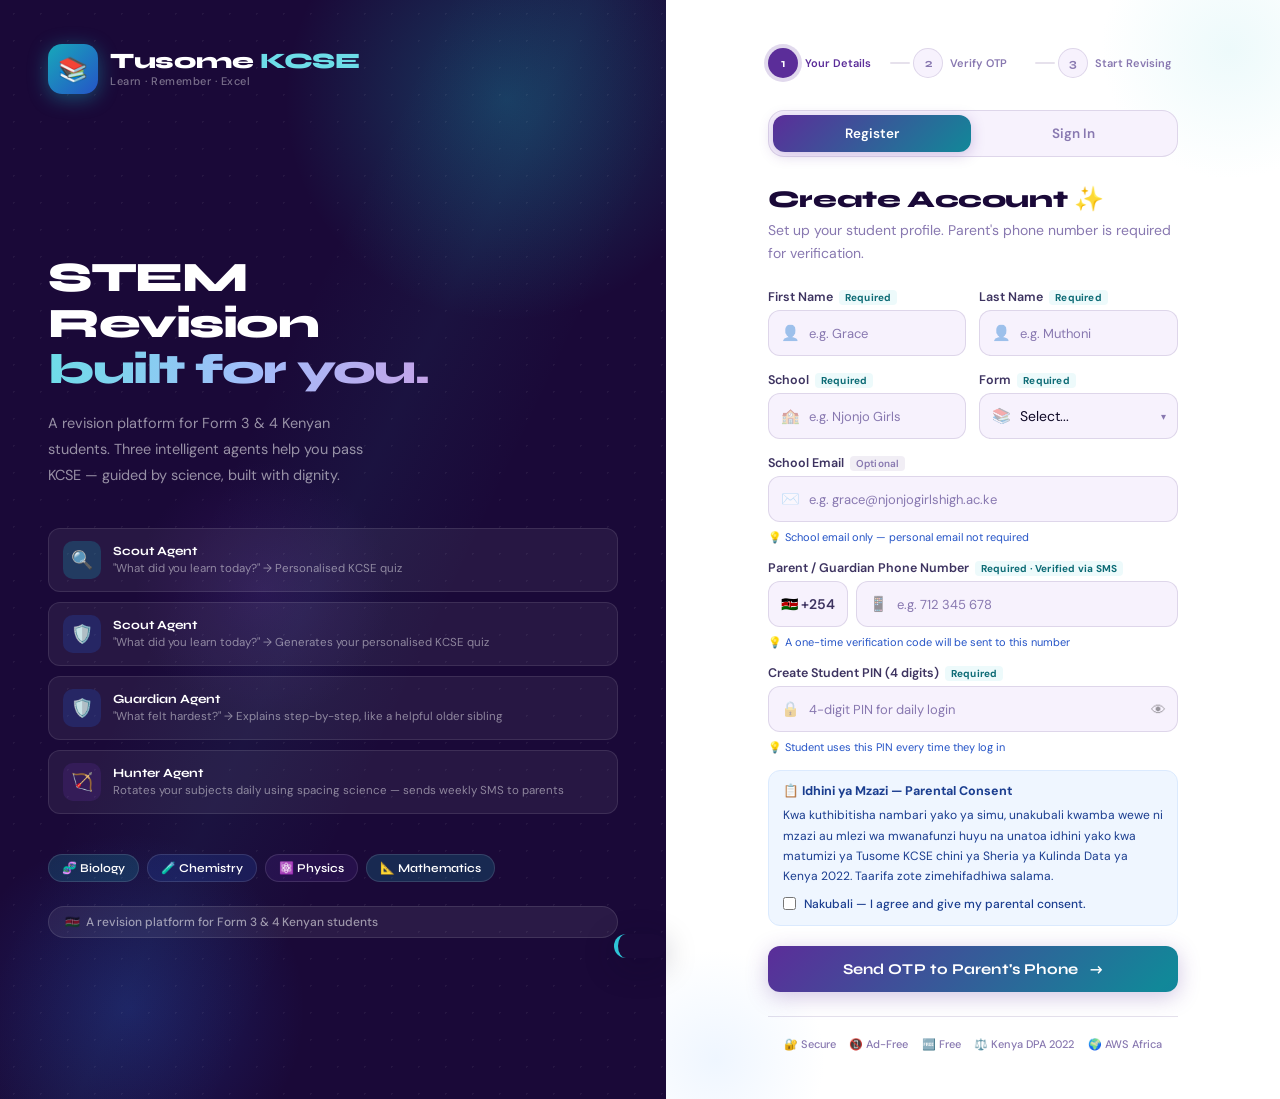
==== 01-login.html @ ab411beb "Add files via upload" ====
<!DOCTYPE html>
<html lang="en">
<head>
<meta charset="UTF-8">
<meta name="viewport" content="width=device-width, initial-scale=1.0">
<title>Tusome KCSE — Ingia / Login</title>
<link href="https://fonts.googleapis.com/css2?family=Syne:wght@400;600;700;800&family=DM+Sans:wght@300;400;500;600&display=swap" rel="stylesheet">
<style>
/* =============================================
   TOKENS — Purple · Teal · Blue
   ============================================= */
:root{
  --p900:#1A0938; --p800:#2A1050; --p700:#3B1870;
  --p600:#5B2D99; --p500:#7B45BF; --p400:#9E6DD4;
  --p300:#C4A3E8; --p100:#EDE5F8; --p50:#F7F2FD;

  --t800:#084F57; --t700:#0D6B75; --t600:#118899;
  --t500:#17A8BA; --t400:#2EC4D6; --t300:#6DDDE8;
  --t100:#CCF3F7; --t50:#EDFAFB;

  --b900:#0C1E4A; --b700:#1A3D8F;
  --b600:#2554C7; --b500:#3B6FE8; --b400:#6B93F0;
  --b300:#A3BCFA; --b100:#DBEAFE; --b50:#EFF6FF;

  --white:#FFFFFF;
  --bg:#F2EFFE;
  --text:#0E0826;
  --text2:#3D3360;
  --text3:#8878B0;
  --border:rgba(59,24,112,.13);
  --border2:rgba(59,24,112,.07);

  --ff-h:'Syne',sans-serif;
  --ff-b:'DM Sans',sans-serif;
  --r-xl:24px; --r-lg:16px; --r-md:12px; --r-sm:8px;
  --shadow-lg:0 24px 60px rgba(14,8,38,.2);
  --shadow-md:0 8px 30px rgba(14,8,38,.12);
  --shadow-sm:0 2px 12px rgba(14,8,38,.08);
}

*,*::before,*::after{margin:0;padding:0;box-sizing:border-box}
html{font-size:16px;-webkit-font-smoothing:antialiased}
body{font-family:var(--ff-b);background:var(--bg);color:var(--text);min-height:100vh;overflow-x:hidden}

/* =============================================
   PAGE SPLIT
   ============================================= */
.page{display:grid;grid-template-columns:52% 48%;min-height:100vh}

/* =============================================
   HERO — LEFT
   ============================================= */
.hero{
  position:relative;overflow:hidden;
  display:flex;flex-direction:column;
  padding:2.75rem 3rem;
  background:var(--p900);
}
.hbg{position:absolute;inset:0;z-index:0}
.hbg .o1{
  position:absolute;top:-140px;right:-80px;width:480px;height:480px;border-radius:50%;
  background:radial-gradient(circle,rgba(23,168,186,.3) 0%,transparent 65%);
}
.hbg .o2{
  position:absolute;bottom:-100px;left:-60px;width:380px;height:380px;border-radius:50%;
  background:radial-gradient(circle,rgba(37,84,199,.28) 0%,transparent 65%);
}
.hbg .o3{
  position:absolute;top:42%;left:20%;width:260px;height:260px;border-radius:50%;
  background:radial-gradient(circle,rgba(91,45,153,.22) 0%,transparent 70%);
}
.hbg .dots{
  position:absolute;inset:0;
  background-image:radial-gradient(circle,rgba(255,255,255,.05) 1px,transparent 1px);
  background-size:27px 27px;
}
.hbg .band{
  position:absolute;inset:0;
  background:linear-gradient(115deg,transparent 38%,rgba(46,196,214,.05) 50%,transparent 62%);
}

/* Logo */
.logo{
  position:relative;z-index:2;
  display:flex;align-items:center;gap:12px;
  margin-bottom:2.75rem;
}
.lmark{
  width:50px;height:50px;border-radius:14px;
  background:linear-gradient(135deg,var(--t500),var(--b600));
  display:flex;align-items:center;justify-content:center;
  font-size:24px;
  box-shadow:0 4px 20px rgba(23,168,186,.45);
}
.lname{display:flex;flex-direction:column;gap:2px}
.lname-main{
  font-family:var(--ff-h);font-size:22px;font-weight:800;
  color:#fff;letter-spacing:-.3px;line-height:1;
}
.lname-main em{font-style:normal;color:var(--t300)}
.lname-tag{font-size:11px;color:rgba(255,255,255,.42);letter-spacing:.5px;font-weight:500}

/* Headline */
.hmain{position:relative;z-index:2;flex:1;display:flex;flex-direction:column;justify-content:center}
.headline{
  font-family:var(--ff-h);font-size:42px;font-weight:800;
  line-height:1.1;letter-spacing:-1.5px;color:#fff;
  margin-bottom:1rem;max-width:380px;
}
.headline .g{
  background:linear-gradient(100deg,var(--t300) 0%,var(--b300) 55%,var(--p300) 100%);
  -webkit-background-clip:text;-webkit-text-fill-color:transparent;
}
.hdesc{
  font-size:14.5px;color:rgba(255,255,255,.55);
  line-height:1.8;max-width:340px;margin-bottom:2.5rem;
}

/* Three Agents */
.agents{display:flex;flex-direction:column;gap:10px;margin-bottom:2.5rem;position:relative;z-index:2}
.agent{
  display:flex;align-items:center;gap:12px;
  background:rgba(255,255,255,.06);border:1px solid rgba(255,255,255,.1);
  border-radius:var(--r-md);padding:12px 14px;
  animation:slideIn .5s cubic-bezier(.4,0,.2,1) both;
}
.agent:nth-child(2){animation-delay:.1s}
.agent:nth-child(3){animation-delay:.2s}
@keyframes slideIn{from{opacity:0;transform:translateX(-16px)}to{opacity:1;transform:none}}
.agent-icon{
  width:38px;height:38px;border-radius:10px;
  display:flex;align-items:center;justify-content:center;
  font-size:18px;flex-shrink:0;
}
.ag-s{background:rgba(23,168,186,.25)}
.ag-g{background:rgba(37,84,199,.25)}
.ag-h{background:rgba(91,45,153,.25)}
.agent-name{font-family:var(--ff-h);font-size:12.5px;font-weight:700;color:#fff;margin-bottom:2px}
.agent-desc{font-size:11.5px;color:rgba(255,255,255,.48);line-height:1.5}

/* Subjects row */
.subjs{
  display:flex;gap:8px;flex-wrap:wrap;
  position:relative;z-index:2;margin-bottom:1.5rem;
}
.subj-pill{
  padding:6px 13px;border-radius:50px;
  font-size:12px;font-weight:600;font-family:var(--ff-h);
  color:#fff;border:1px solid rgba(255,255,255,.12);
}
.sp-t{background:rgba(23,168,186,.2)}
.sp-b{background:rgba(37,84,199,.2)}
.sp-p{background:rgba(91,45,153,.2)}

/* Bottom badge */
.kbadge{
  position:relative;z-index:2;
  display:inline-flex;align-items:center;gap:7px;
  background:rgba(255,255,255,.07);border:1px solid rgba(255,255,255,.11);
  border-radius:50px;padding:7px 16px;
  font-size:12px;color:rgba(255,255,255,.55);font-weight:500;
}

/* =============================================
   FORM PANEL — RIGHT
   ============================================= */
.fpanel{
  background:var(--white);
  display:flex;align-items:center;justify-content:center;
  padding:3rem 3.5rem;position:relative;overflow:hidden;
}
.fpanel::before{
  content:'';position:absolute;top:-80px;right:-80px;width:260px;height:260px;border-radius:50%;
  background:radial-gradient(circle,var(--t50) 0%,transparent 70%);pointer-events:none;
}
.fpanel::after{
  content:'';position:absolute;bottom:-70px;left:-60px;width:220px;height:220px;border-radius:50%;
  background:radial-gradient(circle,var(--b50) 0%,transparent 70%);pointer-events:none;
}
.fbox{width:100%;max-width:410px;position:relative;z-index:1}

/* ---- STEP INDICATOR ---- */
.steps{display:flex;align-items:center;margin-bottom:2rem}
.step-item{display:flex;align-items:center;gap:7px;flex:1}
.sc{
  width:30px;height:30px;border-radius:50%;
  display:flex;align-items:center;justify-content:center;
  font-size:12px;font-weight:700;font-family:var(--ff-h);
  flex-shrink:0;transition:all .3s;
}
.step-item.done   .sc{background:var(--t500);color:#fff}
.step-item.active .sc{background:var(--p600);color:#fff;box-shadow:0 0 0 4px rgba(91,45,153,.18)}
.step-item.idle   .sc{background:var(--p50);color:var(--text3);border:1.5px solid var(--border)}
.slbl{font-size:11px;font-weight:600;transition:color .3s;white-space:nowrap}
.step-item.done   .slbl{color:var(--t600)}
.step-item.active .slbl{color:var(--p600)}
.step-item.idle   .slbl{color:var(--text3)}
.sline{flex:none;width:20px;height:2px;background:var(--border);margin:0 3px;border-radius:99px;transition:background .3s}
.sline.done{background:var(--t400)}

/* ---- TAB SWITCH (step1 only) ---- */
.tabs{
  display:grid;grid-template-columns:1fr 1fr;
  background:var(--p50);border-radius:var(--r-lg);
  padding:4px;gap:4px;margin-bottom:1.75rem;
  border:1px solid var(--border);
}
.tbtn{
  padding:10px;border:none;border-radius:var(--r-md);
  font-size:13.5px;font-weight:600;font-family:var(--ff-b);
  cursor:pointer;color:var(--text3);background:transparent;transition:all .25s;
}
.tbtn.on{
  background:linear-gradient(135deg,var(--p600),var(--t600));
  color:#fff;box-shadow:0 3px 14px rgba(91,45,153,.25);
}

/* ---- FORM HEADER ---- */
.fhead{margin-bottom:1.5rem}
.fhead h2{
  font-family:var(--ff-h);font-size:24px;font-weight:800;
  color:var(--p900);letter-spacing:-.4px;margin-bottom:5px;
}
.fhead p{font-size:14px;color:var(--text3);line-height:1.65}
.fhead .sw{font-size:12.5px;color:var(--t700);font-style:italic;margin-top:4px}

/* ---- MSG ---- */
.msg{
  border-radius:var(--r-md);padding:10px 14px;
  font-size:13px;font-weight:500;margin-bottom:1rem;
  display:none;align-items:center;gap:8px;line-height:1.5;
}
.msg.err {background:#FEF2F2;color:#B91C1C;border:1px solid #FECACA;display:flex}
.msg.ok  {background:var(--t50);color:var(--t800);border:1px solid var(--t100);display:flex}
.msg.info{background:var(--b50);color:var(--b700);border:1px solid var(--b100);display:flex}

/* ---- FIELDS ---- */
.fields{display:flex;flex-direction:column;gap:1rem}
.field{display:flex;flex-direction:column;gap:5px}
.field label{
  font-size:12.5px;font-weight:600;color:var(--text2);
  display:flex;align-items:center;gap:6px;
}
.opt-badge{
  font-size:10px;font-weight:600;color:var(--text3);
  background:var(--border2);border-radius:4px;
  padding:1px 6px;letter-spacing:.2px;
}
.req-badge{
  font-size:10px;font-weight:700;color:var(--t700);
  background:var(--t50);border-radius:4px;
  padding:1px 6px;letter-spacing:.2px;
}
.fi{position:relative}
.fic{
  position:absolute;left:13px;top:50%;transform:translateY(-50%);
  font-size:15px;pointer-events:none;opacity:.4;
}
.fi input,.fi select{
  width:100%;padding:13px 16px 13px 40px;
  border:1.5px solid var(--border);border-radius:var(--r-md);
  font-size:14px;font-family:var(--ff-b);color:var(--text);
  background:var(--p50);outline:none;
  transition:all .2s;-webkit-appearance:none;appearance:none;
}
.fi input::placeholder{color:var(--text3);font-size:13px}
.fi input:focus,.fi select:focus{
  border-color:var(--t500);background:#fff;
  box-shadow:0 0 0 4px rgba(23,168,186,.12);
}
.hint{font-size:11px;color:var(--b600);display:flex;align-items:center;gap:4px;margin-top:3px}
.frow{display:grid;grid-template-columns:1fr 1fr;gap:.8rem}
.eye{
  position:absolute;right:12px;top:50%;transform:translateY(-50%);
  background:none;border:none;cursor:pointer;
  font-size:15px;opacity:.38;transition:opacity .2s;
}
.eye:hover{opacity:.75}
.sarr{
  position:absolute;right:12px;top:50%;transform:translateY(-50%);
  font-size:10px;color:var(--text3);pointer-events:none;
}

/* Phone row */
.phone-row{display:flex;gap:8px}
.phone-code{
  padding:13px 12px;border:1.5px solid var(--border);border-radius:var(--r-md);
  background:var(--p50);font-size:14px;font-weight:600;color:var(--text2);
  display:flex;align-items:center;gap:6px;flex-shrink:0;
}
.fi-phone{flex:1}

/* OTP boxes */
.otp-row{display:flex;gap:10px;justify-content:center;margin:.75rem 0}
.otp-box{
  width:54px;height:62px;border:1.5px solid var(--border);
  border-radius:var(--r-md);background:var(--p50);
  font-size:24px;font-weight:800;font-family:var(--ff-h);
  text-align:center;color:var(--p700);outline:none;transition:all .2s;
}
.otp-box:focus{border-color:var(--t500);background:#fff;box-shadow:0 0 0 4px rgba(23,168,186,.12)}
.otp-box.filled{border-color:var(--p400)}

/* Resend */
.resend{text-align:center;font-size:13px;color:var(--text3);margin-top:.5rem}
.resend a{color:var(--t600);font-weight:600;cursor:pointer;text-decoration:none}
.resend a:hover{text-decoration:underline}

/* Consent box */
.consent-box{
  background:var(--b50);border:1px solid var(--b100);
  border-radius:var(--r-md);padding:12px 14px;
}
.consent-title{font-size:12.5px;font-weight:700;color:var(--b700);margin-bottom:6px}
.consent-text{font-size:12px;color:var(--b700);line-height:1.7;margin-bottom:8px}
.consent-check{display:flex;align-items:flex-start;gap:8px;cursor:pointer}
.consent-check input{margin-top:2px;accent-color:var(--b600);cursor:pointer}
.consent-check span{font-size:12px;color:var(--b700);font-weight:500;line-height:1.5}

/* Submit */
.bgo{
  width:100%;padding:14px;border:none;border-radius:var(--r-md);
  font-size:15px;font-weight:700;font-family:var(--ff-h);
  cursor:pointer;color:#fff;position:relative;
  background:linear-gradient(135deg,var(--p600) 0%,var(--t600) 50%,var(--b600) 100%);
  background-size:200% 100%;
  box-shadow:0 5px 22px rgba(91,45,153,.28);
  transition:all .3s;letter-spacing:.1px;
  margin-top:.25rem;
}
.bgo:hover{
  background-position:right center;
  transform:translateY(-2px);
  box-shadow:0 10px 30px rgba(23,168,186,.35);
}
.bgo:active{transform:translateY(0)}
.bgo .arr{display:inline-block;margin-left:7px;transition:transform .25s}
.bgo:hover .arr{transform:translateX(5px)}

/* Back */
.back-btn{
  display:inline-flex;align-items:center;gap:5px;
  font-size:13px;font-weight:600;color:var(--text3);
  cursor:pointer;margin-bottom:1.25rem;
  background:none;border:none;font-family:var(--ff-b);
  transition:color .2s;padding:0;
}
.back-btn:hover{color:var(--p600)}

/* Existing student card */
.student-card{
  display:flex;align-items:center;gap:12px;
  padding:12px 14px;background:var(--p50);
  border:1.5px solid var(--border);border-radius:var(--r-md);
  cursor:pointer;transition:all .2s;margin-bottom:8px;
}
.student-card:hover{border-color:var(--t500);background:var(--t50)}
.student-avatar{
  width:40px;height:40px;border-radius:50%;
  background:linear-gradient(135deg,var(--p500),var(--t500));
  display:flex;align-items:center;justify-content:center;
  font-size:15px;font-weight:800;color:#fff;font-family:var(--ff-h);
  flex-shrink:0;
}
.student-info{flex:1}
.student-name{font-size:14px;font-weight:700;color:var(--text)}
.student-meta{font-size:12px;color:var(--text3);margin-top:2px}
.student-arrow{font-size:18px;color:var(--text3)}

/* Divider */
.or-div{
  display:flex;align-items:center;gap:10px;
  margin:1.1rem 0;color:var(--text3);font-size:12px;
}
.or-div::before,.or-div::after{content:'';flex:1;height:1px;background:var(--border)}

/* Trust strip */
.trust{
  display:flex;align-items:center;justify-content:center;flex-wrap:wrap;
  gap:.85rem;margin-top:1.5rem;padding-top:1.25rem;border-top:1px solid var(--border);
}
.ti{display:flex;align-items:center;gap:5px;font-size:11px;color:var(--text3);font-weight:500}

/* =============================================
   ANIMATIONS
   ============================================= */
.logo,.hmain,.agents,.subjs,.fbox{animation:up .6s cubic-bezier(.4,0,.2,1) both}
.logo   {animation-delay:.05s}
.hmain  {animation-delay:.1s}
.agents {animation-delay:.15s}
.subjs  {animation-delay:.2s}
.fbox   {animation-delay:.28s}
@keyframes up{from{opacity:0;transform:translateY(20px)}to{opacity:1;transform:none}}

/* TOAST */
.toast{
  position:fixed;bottom:2rem;left:50%;
  transform:translateX(-50%) translateY(90px);
  background:var(--p900);color:#fff;
  padding:12px 24px;border-radius:50px;
  font-size:14px;font-weight:500;
  border-left:4px solid var(--t400);
  z-index:999;transition:transform .35s cubic-bezier(.4,0,.2,1);
  box-shadow:0 8px 32px rgba(14,8,38,.28);white-space:nowrap;
}
.toast.show{transform:translateX(-50%) translateY(0)}

/* RESPONSIVE */
@media(max-width:860px){
  .page{grid-template-columns:1fr}
  .hero{padding:2rem;min-height:auto}
  .headline{font-size:30px}
  .agents{display:none}
  .fpanel{padding:2.5rem 1.5rem}
  .frow{grid-template-columns:1fr}
}
</style>
</head>
<body>
<div class="toast" id="toast"></div>

<div class="page">

  <!-- ===== HERO ===== -->
  <aside class="hero">
    <div class="hbg">
      <div class="o1"></div><div class="o2"></div>
      <div class="o3"></div><div class="dots"></div>
      <div class="band"></div>
    </div>

    <div class="logo">
      <div class="lmark">📚</div>
      <div class="lname">
        <div class="lname-main">Tusome <em>KCSE</em></div>
        <div class="lname-tag">Learn · Remember · Excel</div>
      </div>
    </div>

    <div class="hmain">
      <h1 class="headline">
        STEM Revision<br>
        <span class="g">built for you.</span>
      </h1>
      <p class="hdesc">
        A revision platform for Form 3 &amp; 4 Kenyan students. Three intelligent agents help you pass KCSE — guided by science, built with dignity.
      </p>

      <div class="agents">
        <div class="agent">
          <div class="agent-icon ag-s">🔍</div>
          <div>
            <div class="agent-name">Scout Agent</div>
            <div class="agent-desc">"What did you learn today?" → Personalised KCSE quiz</div>
          </div>
        </div>
        <div class="agent">
          <div class="agent-icon ag-g">🛡️</div>
          <div>
            <div class="agent-name">Scout Agent</div>
            <div class="agent-desc">"What did you learn today?" → Generates your personalised KCSE quiz</div>
          </div>
        </div>
        <div class="agent">
          <div class="agent-icon ag-g">🛡️</div>
          <div>
            <div class="agent-name">Guardian Agent</div>
            <div class="agent-desc">"What felt hardest?" → Explains step-by-step, like a helpful older sibling</div>
          </div>
        </div>
        <div class="agent">
          <div class="agent-icon ag-h">🏹</div>
          <div>
            <div class="agent-name">Hunter Agent</div>
            <div class="agent-desc">Rotates your subjects daily using spacing science — sends weekly SMS to parents</div>
          </div>
        </div>
      </div>

      <div class="subjs">
        <span class="subj-pill sp-t">🧬 Biology</span>
        <span class="subj-pill sp-b">🧪 Chemistry</span>
        <span class="subj-pill sp-p">⚛️ Physics</span>
        <span class="subj-pill sp-t">📐 Mathematics</span>
      </div>

      <div class="kbadge">🇰🇪 &nbsp;A revision platform for Form 3 &amp; 4 Kenyan students</div>
    </div>
    <div></div>
  </aside>

  <!-- ===== FORM PANEL ===== -->
  <main class="fpanel">
    <div class="fbox">

      <!-- Step indicator -->
      <div class="steps" id="stepBar">
        <div class="step-item active" id="si1">
          <div class="sc">1</div>
          <div class="slbl">Your Details</div>
        </div>
        <div class="sline" id="sl1"></div>
        <div class="step-item idle" id="si2">
          <div class="sc">2</div>
          <div class="slbl">Verify OTP</div>
        </div>
        <div class="sline" id="sl2"></div>
        <div class="step-item idle" id="si3">
          <div class="sc">3</div>
          <div class="slbl">Start Revising</div>
        </div>
      </div>

      <div class="msg" id="msg" role="alert"></div>

      <!-- ==============================
           STEP 1 — REGISTER / SIGN IN
           ============================== -->
      <div id="sStep1">
        <div class="tabs">
          <button class="tbtn on" id="tab-reg" onclick="switchTab('reg')">Register</button>
          <button class="tbtn"    id="tab-in"  onclick="switchTab('in')">Sign In</button>
        </div>

        <!-- REGISTER -->
        <div id="fReg">
          <div class="fhead">
            <h2>Create Account ✨</h2>
            <p>Set up your student profile. Parent's phone number is required for verification.</p>
          </div>
          <div class="fields">

            <!-- Student name -->
            <div class="frow">
              <div class="field">
                <label>First Name <span class="req-badge">Required</span></label>
                <div class="fi">
                  <span class="fic">👤</span>
                  <input id="rFirst" type="text" placeholder="e.g. Grace">
                </div>
              </div>
              <div class="field">
                <label>Last Name <span class="req-badge">Required</span></label>
                <div class="fi">
                  <span class="fic">👤</span>
                  <input id="rLast" type="text" placeholder="e.g. Muthoni">
                </div>
              </div>
            </div>

            <!-- School + Form -->
            <div class="frow">
              <div class="field">
                <label>School <span class="req-badge">Required</span></label>
                <div class="fi">
                  <span class="fic">🏫</span>
                  <input id="rSchool" type="text" placeholder="e.g. Njonjo Girls">
                </div>
              </div>
              <div class="field">
                <label>Form <span class="req-badge">Required</span></label>
                <div class="fi">
                  <span class="fic">📚</span>
                  <select id="rForm">
                    <option value="" disabled selected>Select...</option>
                    <option value="Form 3">Form 3</option>
                    <option value="Form 4">Form 4</option>
                  </select>
                  <span class="sarr">▾</span>
                </div>
              </div>
            </div>

            <!-- School email (optional) -->
            <div class="field">
              <label>School Email <span class="opt-badge">Optional</span></label>
              <div class="fi">
                <span class="fic">✉️</span>
                <input id="rEmail" type="email" placeholder="e.g. grace@njonjogirlshigh.ac.ke">
              </div>
              <div class="hint">💡 School email only — personal email not required</div>
            </div>

            <!-- Parent phone — MANDATORY -->
            <div class="field">
              <label>
                Parent / Guardian Phone Number <span class="req-badge">Required · Verified via SMS</span>
              </label>
              <div class="phone-row">
                <div class="phone-code">🇰🇪 +254</div>
                <div class="fi fi-phone">
                  <span class="fic">📱</span>
                  <input id="rPhone" type="tel" maxlength="9"
                         placeholder="e.g. 712 345 678"
                         oninput="this.value=this.value.replace(/\D/g,'')">
                </div>
              </div>
              <div class="hint">💡 A one-time verification code will be sent to this number</div>
            </div>

            <!-- PIN -->
            <div class="field">
              <label>Create Student PIN (4 digits) <span class="req-badge">Required</span></label>
              <div class="fi">
                <span class="fic">🔒</span>
                <input id="rPin" type="password" maxlength="4"
                       placeholder="4-digit PIN for daily login"
                       oninput="this.value=this.value.replace(/\D/g,'')">
                <button class="eye" type="button" onclick="eyePw('rPin',this)">👁</button>
              </div>
              <div class="hint">💡 Student uses this PIN every time they log in</div>
            </div>

            <!-- Consent — Swahili for parent as per brief -->
            <div class="consent-box">
              <div class="consent-title">📋 Idhini ya Mzazi — Parental Consent</div>
              <div class="consent-text">
                Kwa kuthibitisha nambari yako ya simu, unakubali kwamba wewe ni mzazi au mlezi wa mwanafunzi huyu na unatoa idhini yako kwa matumizi ya Tusome KCSE chini ya Sheria ya Kulinda Data ya Kenya 2022. Taarifa zote zimehifadhiwa salama.
              </div>
              <label class="consent-check">
                <input type="checkbox" id="rConsent">
                <span>Nakubali — I agree and give my parental consent.</span>
              </label>
            </div>

            <button class="bgo" onclick="sendOTP('reg')">
              Send OTP to Parent's Phone <span class="arr">→</span>
            </button>
          </div>
        </div>

        <!-- SIGN IN -->
        <div id="fIn" style="display:none">
          <div class="fhead">
            <h2>Welcome back 👋</h2>
            <p>Enter the parent's phone number to receive your verification code.</p>
          </div>
          <div class="fields">
            <div class="field">
              <label>Parent / Guardian Phone Number <span class="req-badge">Required</span></label>
              <div class="phone-row">
                <div class="phone-code">🇰🇪 +254</div>
                <div class="fi fi-phone">
                  <span class="fic">📱</span>
                  <input id="iPhone" type="tel" maxlength="9"
                         placeholder="e.g. 712 345 678"
                         oninput="this.value=this.value.replace(/\D/g,'')">
                </div>
              </div>
              <div class="hint">💡 An OTP code will be sent to the parent's number via SMS</div>
            </div>

            <button class="bgo" onclick="sendOTP('in')">
              Send OTP Code <span class="arr">→</span>
            </button>
          </div>
        </div>
      </div>

      <!-- ==============================
           STEP 2 — OTP VERIFY
           ============================== -->
      <div id="sStep2" style="display:none">
        <button class="back-btn" onclick="goStep(1)">← Back</button>
        <div class="fhead">
          <h2>Verify OTP 🔐</h2>
          <p>A 4-digit code was sent to <strong id="phoneMask"></strong></p>
          <div class="sw" style="font-size:12px;color:var(--t700);margin-top:4px">
            📱 Nambari ya siri imetumwa kwa simu ya mzazi kupitia ujumbe mfupi.
          </div>
        </div>
        <div class="otp-row">
          <input class="otp-box" id="o1" type="tel" maxlength="1"
                 oninput="om(this,'o2')" onkeydown="ob(event,this,'')">
          <input class="otp-box" id="o2" type="tel" maxlength="1"
                 oninput="om(this,'o3')" onkeydown="ob(event,this,'o1')">
          <input class="otp-box" id="o3" type="tel" maxlength="1"
                 oninput="om(this,'o4')" onkeydown="ob(event,this,'o2')">
          <input class="otp-box" id="o4" type="tel" maxlength="1"
                 oninput="om(this,'')"   onkeydown="ob(event,this,'o3')">
        </div>
        <div class="resend" id="resendWrap">
          Resend in <strong id="timerEl">30s</strong>
        </div>
        <div class="fields" style="margin-top:1.25rem">
          <button class="bgo" onclick="verifyOTP()">
            Verify &amp; Continue <span class="arr">→</span>
          </button>
        </div>
      </div>

      <!-- ==============================
           STEP 3 — ENTER PIN / DONE
           ============================== -->
      <div id="sStep3" style="display:none">
        <button class="back-btn" onclick="goStep(1)">← Back</button>

        <!-- Existing students shown here for sign-in -->
        <div id="existingWrap" style="display:none">
          <div class="fhead">
            <h2>Choose a Student 👦👧</h2>
            <p>Select a student profile to continue.</p>
          </div>
          <div id="studentList"></div>
          <div class="or-div">or add a new student</div>
        </div>

        <!-- PIN entry -->
        <div id="pinWrap" style="display:none">
          <div class="fhead">
            <h2 id="pinTitle">Enter Your PIN 🔒</h2>
            <p id="pinSub">Enter your 4-digit PIN to continue.</p>
          </div>
          <div class="fields">
            <div class="field">
              <label>Student PIN</label>
              <div class="fi">
                <span class="fic">🔒</span>
                <input id="loginPin" type="password" maxlength="4"
                       placeholder="••••"
                       oninput="this.value=this.value.replace(/\D/g,'')">
                <button class="eye" type="button" onclick="eyePw('loginPin',this)">👁</button>
              </div>
            </div>
            <button class="bgo" onclick="doLogin()">
              Start Revising 📚 <span class="arr">→</span>
            </button>
          </div>
        </div>

        <!-- Success screen -->
        <div id="doneWrap" style="display:none;text-align:center;padding:1.5rem 0">
          <div style="font-size:56px;margin-bottom:1rem">🎉</div>
          <h2 style="font-family:var(--ff-h);font-size:22px;font-weight:800;color:var(--p900);margin-bottom:.5rem">
            Account Created!
          </h2>
          <p style="font-size:14px;color:var(--text3);line-height:1.7;margin-bottom:1.5rem">
            Welcome, <strong id="doneName"></strong>! Your profile is ready.<br>
            Your three study agents are waiting for you.
          </p>
          <button class="bgo" onclick="window.location.href='02-dashboard.html'">
            Go to Dashboard 📚 <span class="arr">→</span>
          </button>
        </div>
      </div>

      <!-- Trust strip -->
      <div class="trust">
        <div class="ti">🔐 Secure</div>
        <div class="ti">📵 Ad-Free</div>
        <div class="ti">🆓 Free</div>
        <div class="ti">⚖️ Kenya DPA 2022</div>
        <div class="ti">🌍 AWS Africa</div>
      </div>

    </div>
  </main>
</div>

<script>
/* =============================================
   DATA LAYER  (localStorage — XAMPP/MySQL later)
   Keys:
     tk_students  { [admKey]: studentObj }
     tk_parents   { [phone]: parentObj   }
     tk_session   JSON string
   ============================================= */
const S_KEY = 'tk_students';
const P_KEY = 'tk_parents';
const SESS  = 'tk_session';

const getStudents = () => { try{return JSON.parse(localStorage.getItem(S_KEY)||'{}')}catch{return{}} };
const getParents  = () => { try{return JSON.parse(localStorage.getItem(P_KEY)||'{}')}catch{return{}} };
const saveStudents = d => localStorage.setItem(S_KEY, JSON.stringify(d));
const saveParents  = d => localStorage.setItem(P_KEY, JSON.stringify(d));

/* =============================================
   STATE
   ============================================= */
let S = {
  mode: 'reg',          // 'reg' | 'in'
  phone: '',            // full e.g. +254712345678
  otp: '',              // generated OTP
  timerRef: null,
  selectedAdmKey: '',   // for sign-in PIN entry
  regData: null,        // temp store of reg form data
};

/* =============================================
   STEP MANAGER
   ============================================= */
function goStep(n){
  document.getElementById('sStep1').style.display = n===1?'block':'none';
  document.getElementById('sStep2').style.display = n===2?'block':'none';
  document.getElementById('sStep3').style.display = n===3?'block':'none';
  clearMsg();

  const cfg = [
    {id:'si1',cls:n>1?'done':n===1?'active':'idle', ln:'sl1', ldc:n>1},
    {id:'si2',cls:n>2?'done':n===2?'active':'idle', ln:'sl2', ldc:n>2},
    {id:'si3',cls:n===3?'active':'idle'},
  ];
  cfg.forEach(c => {
    const el = document.getElementById(c.id);
    el.className = 'step-item '+c.cls;
    el.style.opacity = c.cls==='idle'&&n<parseInt(c.id.replace('si',''))?'.4':'1';
    if(c.ln) document.getElementById(c.ln).className = 'sline'+(c.ldc?' done':'');
  });
}

/* =============================================
   TAB SWITCH (Register / Sign In)
   ============================================= */
function switchTab(t){
  S.mode = t;
  const isReg = t==='reg';
  document.getElementById('fReg').style.display = isReg?'block':'none';
  document.getElementById('fIn').style.display  = isReg?'none':'block';
  document.getElementById('tab-reg').classList.toggle('on', isReg);
  document.getElementById('tab-in').classList.toggle('on', !isReg);
  clearMsg();
}

/* =============================================
   SEND OTP
   ============================================= */
function sendOTP(mode){
  clearMsg();
  S.mode = mode;

  let phone = '';

  if(mode === 'reg'){
    const first   = document.getElementById('rFirst').value.trim();
    const last    = document.getElementById('rLast').value.trim();
    const school  = document.getElementById('rSchool').value.trim();
    const form    = document.getElementById('rForm').value;
    const email   = document.getElementById('rEmail').value.trim();
    const ph      = document.getElementById('rPhone').value.trim();
    const pin     = document.getElementById('rPin').value.trim();
    const consent = document.getElementById('rConsent').checked;

    if(!first)           { setMsg('err','Enter student first name. / Ingiza jina la kwanza.'); return; }
    if(!last)            { setMsg('err','Enter student last name. / Ingiza jina la ukoo.'); return; }
    if(!school)          { setMsg('err','Enter school name. / Ingiza jina la shule.'); return; }
    if(!form)            { setMsg('err','Select form. / Chagua darasa.'); return; }
    if(!ph||ph.length<9) { setMsg('err','Enter a valid 9-digit parent phone number. / Ingiza nambari sahihi ya simu ya mzazi.'); return; }
    if(!pin||pin.length!==4){ setMsg('err','Create a 4-digit student PIN. / Unda PIN ya tarakimu 4.'); return; }
    if(!consent)         { setMsg('err','Parental consent is required to continue. / Idhini ya mzazi inahitajika.'); return; }

    phone = '+254'+ph;
    S.regData = { first, last, school, form, email, pin, phone };

  } else {
    const ph = document.getElementById('iPhone').value.trim();
    if(!ph||ph.length<9){ setMsg('err','Enter a valid parent phone number. / Ingiza nambari sahihi.'); return; }
    phone = '+254'+ph;

    // Check parent exists
    const parents = getParents();
    if(!parents[phone]){ setMsg('err','No account found for this number. Please register first. / Hakuna akaunti. Tafadhali sajili kwanza.'); return; }
  }

  S.phone = phone;

  // Generate 4-digit OTP
  S.otp = Math.floor(1000 + Math.random()*9000).toString();

  // In production → Africa's Talking SMS API
  // For demo → show in toast
  showToast('📱 Demo OTP: ' + S.otp + '  (Production: sent via SMS to ' + phone + ')');

  const masked = phone.slice(0,7) + '*** ' + phone.slice(-3);
  document.getElementById('phoneMask').textContent = masked;

  goStep(2);
  startTimer();
  ['o1','o2','o3','o4'].forEach(id => document.getElementById(id).value='');
  document.getElementById('o1').focus();
}

/* =============================================
   OTP INPUTS
   ============================================= */
function om(el, nxt){
  el.value = el.value.replace(/\D/g,'');
  if(el.value && nxt) document.getElementById(nxt)?.focus();
  ['o1','o2','o3','o4'].forEach(id => {
    document.getElementById(id).classList.toggle('filled', !!document.getElementById(id).value);
  });
  const full = ['o1','o2','o3','o4'].every(id => document.getElementById(id).value);
  if(full) setTimeout(verifyOTP, 250);
}
function ob(e, el, prv){
  if(e.key==='Backspace' && !el.value && prv) document.getElementById(prv)?.focus();
}

/* =============================================
   TIMER
   ============================================= */
function startTimer(){
  clearInterval(S.timerRef);
  let secs = 30;
  const el = document.getElementById('timerEl');
  const wrap = document.getElementById('resendWrap');
  wrap.innerHTML = `Resend in <strong id="timerEl">${secs}s</strong>`;
  S.timerRef = setInterval(()=>{
    secs--;
    const t = document.getElementById('timerEl');
    if(t) t.textContent = secs+'s';
    if(secs<=0){
      clearInterval(S.timerRef);
      document.getElementById('resendWrap').innerHTML =
        `Didn't receive it? <a onclick="resendOTP()">Resend / Tuma tena</a>`;
    }
  }, 1000);
}
function resendOTP(){
  S.otp = Math.floor(1000+Math.random()*9000).toString();
  showToast('📱 New Demo OTP: '+S.otp);
  startTimer();
  ['o1','o2','o3','o4'].forEach(id=>document.getElementById(id).value='');
  document.getElementById('o1').focus();
}

/* =============================================
   VERIFY OTP
   ============================================= */
function verifyOTP(){
  clearMsg();
  const entered = ['o1','o2','o3','o4'].map(id=>document.getElementById(id).value).join('');
  if(entered.length<4){ setMsg('err','Enter all 4 digits. / Ingiza nambari zote 4.'); return; }
  if(entered !== S.otp){
    setMsg('err','Incorrect OTP. Try again. / Nambari si sahihi. Jaribu tena.');
    ['o1','o2','o3','o4'].forEach(id=>document.getElementById(id).value='');
    document.getElementById('o1').focus();
    return;
  }

  clearInterval(S.timerRef);
  goStep(3);

  if(S.mode === 'reg'){
    // Create student & parent records
    const d = S.regData;
    const admKey = d.phone + '_' + d.first.toLowerCase() + d.last.toLowerCase();

    const students = getStudents();
    const parents  = getParents();

    if(students[admKey]){
      // Already exists — just sign in
      S.selectedAdmKey = admKey;
      showPinEntry(d.first + ' ' + d.last);
      return;
    }

    students[admKey] = {
      admKey,
      name: d.first+' '+d.last,
      firstName: d.first,
      lastName: d.last,
      school: d.school,
      form: d.form,
      email: d.email||'',
      parentPhone: d.phone,
      pin: d.pin,
      joinDate: new Date().toISOString(),
      streak: 0,
      lastStudyDate: null,
      lastSubject: null,          // Hunter agent
      totalQuizzes: 0,
      totalLessons: 0,
      bestScore: 0,
      memory: [],                 // [{subject,topic,date}]
      quizHistory: [],            // [{subject,topic,score,total,date}]
      struggles: [],              // Guardian agent
    };
    saveStudents(students);

    if(!parents[d.phone]){
      parents[d.phone] = { phone: d.phone, registeredAt: new Date().toISOString(), studentKeys: [] };
    }
    if(!parents[d.phone].studentKeys.includes(admKey)){
      parents[d.phone].studentKeys.push(admKey);
    }
    saveParents(parents);

    // Set session & show done
    sessionStorage.setItem(SESS, JSON.stringify({ phone: d.phone, admKey }));
    document.getElementById('doneName').textContent = d.first;
    document.getElementById('doneWrap').style.display = 'block';
    document.getElementById('existingWrap').style.display = 'none';
    document.getElementById('pinWrap').style.display = 'none';

  } else {
    // Sign in — show student list
    const parents  = getParents();
    const students = getStudents();
    const parent   = parents[S.phone];
    const myStudents = (parent?.studentKeys||[]).map(k=>students[k]).filter(Boolean);

    if(!myStudents.length){
      setMsg('info','No students found under this number. Please register first. / Hakuna wanafunzi. Tafadhali sajili.');
      goStep(1); switchTab('reg'); return;
    }

    renderStudentList(myStudents);
    document.getElementById('existingWrap').style.display = 'block';
    document.getElementById('pinWrap').style.display = 'none';
    document.getElementById('doneWrap').style.display = 'none';
  }
}

/* =============================================
   STUDENT LIST & PIN ENTRY
   ============================================= */
function renderStudentList(students){
  const html = students.map(s => `
    <div class="student-card" onclick="selectStudent('${s.admKey}','${s.name}')">
      <div class="student-avatar">${s.firstName[0]}${s.lastName[0]}</div>
      <div class="student-info">
        <div class="student-name">${s.name}</div>
        <div class="student-meta">${s.form} · ${s.school}</div>
      </div>
      <div class="student-arrow">›</div>
    </div>`).join('');
  document.getElementById('studentList').innerHTML = html;
}

function selectStudent(admKey, name){
  S.selectedAdmKey = admKey;
  showPinEntry(name);
}

function showPinEntry(name){
  document.getElementById('existingWrap').style.display = 'none';
  document.getElementById('pinWrap').style.display = 'block';
  document.getElementById('pinTitle').textContent = 'Welcome, '+name.split(' ')[0]+' 👋';
  document.getElementById('pinSub').textContent   = 'Enter your 4-digit PIN to continue.';
  document.getElementById('loginPin').value = '';
  document.getElementById('loginPin').focus();
}

function doLogin(){
  clearMsg();
  const pin = document.getElementById('loginPin').value.trim();
  if(!pin||pin.length!==4){ setMsg('err','Enter your 4-digit PIN. / Ingiza PIN yako.'); return; }
  const students = getStudents();
  const student  = students[S.selectedAdmKey];
  if(!student){ setMsg('err','Student not found. / Mwanafunzi hajapatikana.'); return; }
  if(student.pin !== pin){ setMsg('err','Incorrect PIN. Try again. / PIN si sahihi. Jaribu tena.'); return; }

  sessionStorage.setItem(SESS, JSON.stringify({ phone: S.phone, admKey: S.selectedAdmKey }));
  showToast('✅ Karibu, '+student.firstName+'! Welcome back!');
  setTimeout(()=>{ window.location.href='02-dashboard.html'; }, 900);
}

/* =============================================
   UI HELPERS
   ============================================= */
function setMsg(type, text){
  const b=document.getElementById('msg');
  b.textContent = (type==='err'?'⚠️ ':type==='ok'?'✅ ':'ℹ️ ')+text;
  b.className='msg '+type;
}
function clearMsg(){
  const b=document.getElementById('msg');
  b.className='msg';b.textContent='';
}
function showToast(msg){
  const t=document.getElementById('toast');
  t.textContent=msg;t.classList.add('show');
  setTimeout(()=>t.classList.remove('show'),4000);
}
function eyePw(id,btn){
  const el=document.getElementById(id);
  el.type=el.type==='password'?'text':'password';
  btn.textContent=el.type==='password'?'👁':'🙈';
}

// Enter key
document.addEventListener('keydown', e=>{
  if(e.key!=='Enter') return;
  if(document.getElementById('sStep1').style.display!=='none'){
    S.mode==='reg'?sendOTP('reg'):sendOTP('in');
  } else if(document.getElementById('sStep2').style.display!=='none'){
    verifyOTP();
  } else if(document.getElementById('pinWrap').style.display!=='none'){
    doLogin();
  }
});
</script>
</body>
</html>
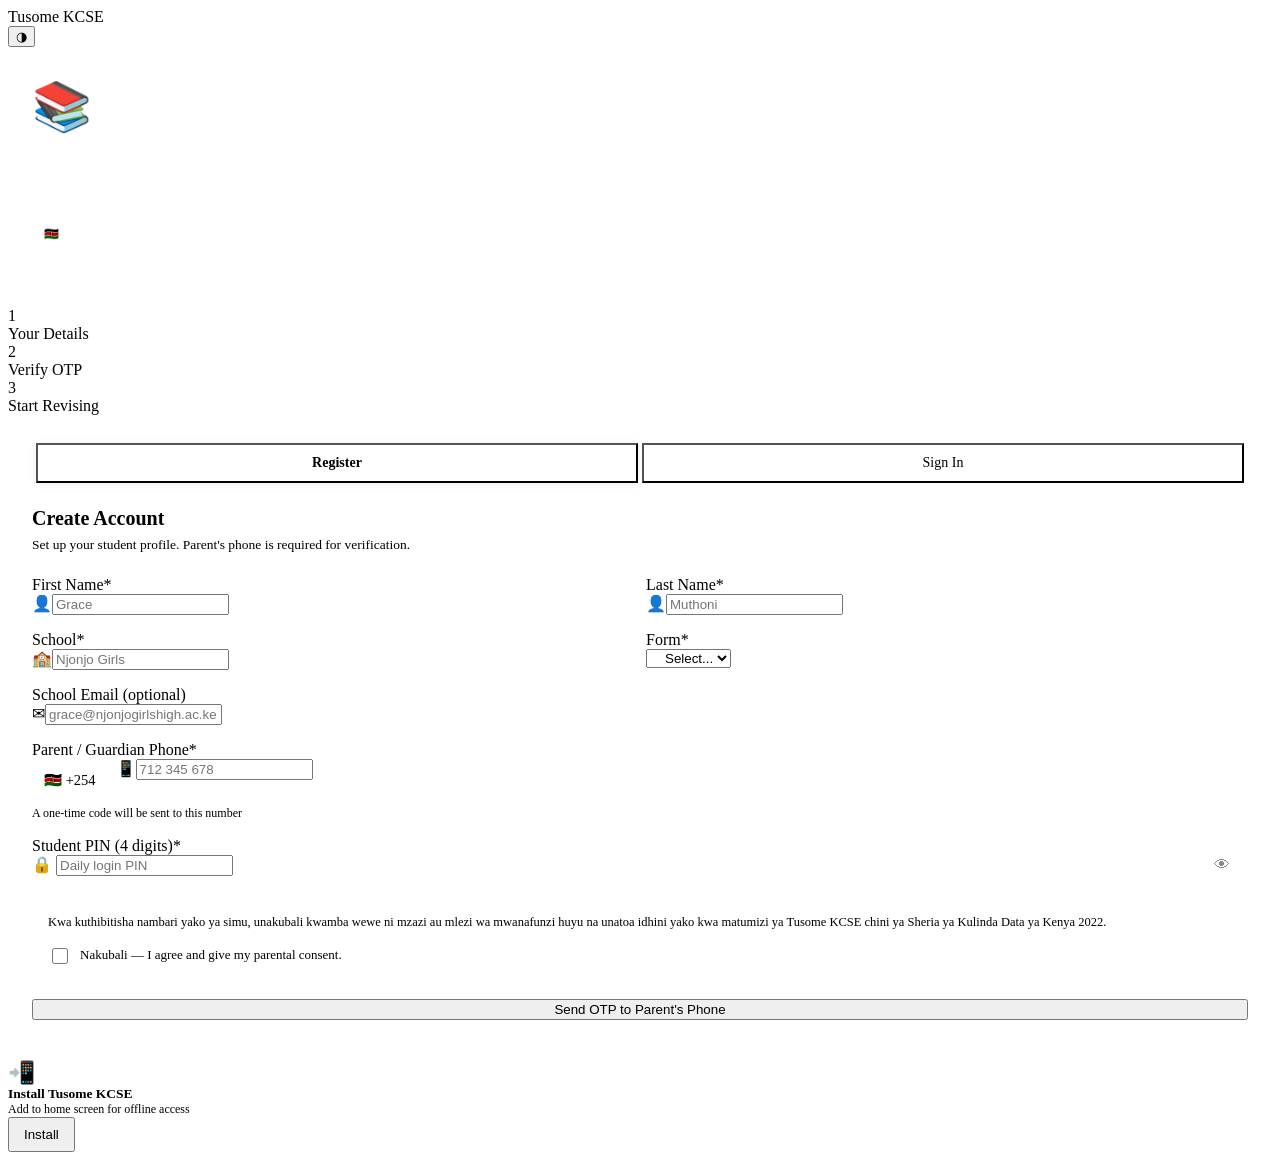
==== commit 63595928: "Add files via upload" ====
--- a/01-login.html
+++ b/01-login.html
@@ -2,1093 +2,542 @@
 <html lang="en">
 <head>
 <meta charset="UTF-8">
-<meta name="viewport" content="width=device-width, initial-scale=1.0">
-<title>Tusome KCSE — Ingia / Login</title>
-<link href="https://fonts.googleapis.com/css2?family=Syne:wght@400;600;700;800&family=DM+Sans:wght@300;400;500;600&display=swap" rel="stylesheet">
+<meta name="viewport" content="width=device-width, initial-scale=1.0, viewport-fit=cover">
+<meta name="theme-color" content="#6C63FF">
+<meta name="description" content="Tusome KCSE — A personalised revision platform for Form 3 and Form 4 Kenyan students preparing for KCSE STEM examinations in Biology, Chemistry, Physics and Mathematics.">
+<meta name="apple-mobile-web-app-capable" content="yes">
+<meta name="apple-mobile-web-app-status-bar-style" content="default">
+<meta name="apple-mobile-web-app-title" content="Tusome KCSE">
+<link rel="manifest" href="manifest.json">
+<link rel="icon" type="image/svg+xml" href="icons/favicon.svg">
+<link rel="apple-touch-icon" href="icons/icon-192.png">
+<title>Tusome KCSE — Login</title>
+<link rel="stylesheet" href="style.css">
 <style>
-/* =============================================
-   TOKENS — Purple · Teal · Blue
-   ============================================= */
-:root{
-  --p900:#1A0938; --p800:#2A1050; --p700:#3B1870;
-  --p600:#5B2D99; --p500:#7B45BF; --p400:#9E6DD4;
-  --p300:#C4A3E8; --p100:#EDE5F8; --p50:#F7F2FD;
-
-  --t800:#084F57; --t700:#0D6B75; --t600:#118899;
-  --t500:#17A8BA; --t400:#2EC4D6; --t300:#6DDDE8;
-  --t100:#CCF3F7; --t50:#EDFAFB;
-
-  --b900:#0C1E4A; --b700:#1A3D8F;
-  --b600:#2554C7; --b500:#3B6FE8; --b400:#6B93F0;
-  --b300:#A3BCFA; --b100:#DBEAFE; --b50:#EFF6FF;
-
-  --white:#FFFFFF;
-  --bg:#F2EFFE;
-  --text:#0E0826;
-  --text2:#3D3360;
-  --text3:#8878B0;
-  --border:rgba(59,24,112,.13);
-  --border2:rgba(59,24,112,.07);
-
-  --ff-h:'Syne',sans-serif;
-  --ff-b:'DM Sans',sans-serif;
-  --r-xl:24px; --r-lg:16px; --r-md:12px; --r-sm:8px;
-  --shadow-lg:0 24px 60px rgba(14,8,38,.2);
-  --shadow-md:0 8px 30px rgba(14,8,38,.12);
-  --shadow-sm:0 2px 12px rgba(14,8,38,.08);
-}
-
-*,*::before,*::after{margin:0;padding:0;box-sizing:border-box}
-html{font-size:16px;-webkit-font-smoothing:antialiased}
-body{font-family:var(--ff-b);background:var(--bg);color:var(--text);min-height:100vh;overflow-x:hidden}
-
-/* =============================================
-   PAGE SPLIT
-   ============================================= */
-.page{display:grid;grid-template-columns:52% 48%;min-height:100vh}
-
-/* =============================================
-   HERO — LEFT
-   ============================================= */
-.hero{
-  position:relative;overflow:hidden;
-  display:flex;flex-direction:column;
-  padding:2.75rem 3rem;
-  background:var(--p900);
-}
-.hbg{position:absolute;inset:0;z-index:0}
-.hbg .o1{
-  position:absolute;top:-140px;right:-80px;width:480px;height:480px;border-radius:50%;
-  background:radial-gradient(circle,rgba(23,168,186,.3) 0%,transparent 65%);
-}
-.hbg .o2{
-  position:absolute;bottom:-100px;left:-60px;width:380px;height:380px;border-radius:50%;
-  background:radial-gradient(circle,rgba(37,84,199,.28) 0%,transparent 65%);
-}
-.hbg .o3{
-  position:absolute;top:42%;left:20%;width:260px;height:260px;border-radius:50%;
-  background:radial-gradient(circle,rgba(91,45,153,.22) 0%,transparent 70%);
-}
-.hbg .dots{
-  position:absolute;inset:0;
-  background-image:radial-gradient(circle,rgba(255,255,255,.05) 1px,transparent 1px);
-  background-size:27px 27px;
-}
-.hbg .band{
-  position:absolute;inset:0;
-  background:linear-gradient(115deg,transparent 38%,rgba(46,196,214,.05) 50%,transparent 62%);
-}
-
-/* Logo */
-.logo{
-  position:relative;z-index:2;
-  display:flex;align-items:center;gap:12px;
-  margin-bottom:2.75rem;
-}
-.lmark{
-  width:50px;height:50px;border-radius:14px;
-  background:linear-gradient(135deg,var(--t500),var(--b600));
-  display:flex;align-items:center;justify-content:center;
-  font-size:24px;
-  box-shadow:0 4px 20px rgba(23,168,186,.45);
-}
-.lname{display:flex;flex-direction:column;gap:2px}
-.lname-main{
-  font-family:var(--ff-h);font-size:22px;font-weight:800;
-  color:#fff;letter-spacing:-.3px;line-height:1;
-}
-.lname-main em{font-style:normal;color:var(--t300)}
-.lname-tag{font-size:11px;color:rgba(255,255,255,.42);letter-spacing:.5px;font-weight:500}
-
-/* Headline */
-.hmain{position:relative;z-index:2;flex:1;display:flex;flex-direction:column;justify-content:center}
-.headline{
-  font-family:var(--ff-h);font-size:42px;font-weight:800;
-  line-height:1.1;letter-spacing:-1.5px;color:#fff;
-  margin-bottom:1rem;max-width:380px;
-}
-.headline .g{
-  background:linear-gradient(100deg,var(--t300) 0%,var(--b300) 55%,var(--p300) 100%);
-  -webkit-background-clip:text;-webkit-text-fill-color:transparent;
-}
-.hdesc{
-  font-size:14.5px;color:rgba(255,255,255,.55);
-  line-height:1.8;max-width:340px;margin-bottom:2.5rem;
-}
-
-/* Three Agents */
-.agents{display:flex;flex-direction:column;gap:10px;margin-bottom:2.5rem;position:relative;z-index:2}
-.agent{
-  display:flex;align-items:center;gap:12px;
-  background:rgba(255,255,255,.06);border:1px solid rgba(255,255,255,.1);
-  border-radius:var(--r-md);padding:12px 14px;
-  animation:slideIn .5s cubic-bezier(.4,0,.2,1) both;
-}
-.agent:nth-child(2){animation-delay:.1s}
-.agent:nth-child(3){animation-delay:.2s}
-@keyframes slideIn{from{opacity:0;transform:translateX(-16px)}to{opacity:1;transform:none}}
-.agent-icon{
-  width:38px;height:38px;border-radius:10px;
-  display:flex;align-items:center;justify-content:center;
-  font-size:18px;flex-shrink:0;
-}
-.ag-s{background:rgba(23,168,186,.25)}
-.ag-g{background:rgba(37,84,199,.25)}
-.ag-h{background:rgba(91,45,153,.25)}
-.agent-name{font-family:var(--ff-h);font-size:12.5px;font-weight:700;color:#fff;margin-bottom:2px}
-.agent-desc{font-size:11.5px;color:rgba(255,255,255,.48);line-height:1.5}
-
-/* Subjects row */
-.subjs{
-  display:flex;gap:8px;flex-wrap:wrap;
-  position:relative;z-index:2;margin-bottom:1.5rem;
-}
-.subj-pill{
-  padding:6px 13px;border-radius:50px;
-  font-size:12px;font-weight:600;font-family:var(--ff-h);
-  color:#fff;border:1px solid rgba(255,255,255,.12);
-}
-.sp-t{background:rgba(23,168,186,.2)}
-.sp-b{background:rgba(37,84,199,.2)}
-.sp-p{background:rgba(91,45,153,.2)}
-
-/* Bottom badge */
-.kbadge{
-  position:relative;z-index:2;
-  display:inline-flex;align-items:center;gap:7px;
-  background:rgba(255,255,255,.07);border:1px solid rgba(255,255,255,.11);
-  border-radius:50px;padding:7px 16px;
-  font-size:12px;color:rgba(255,255,255,.55);font-weight:500;
-}
-
-/* =============================================
-   FORM PANEL — RIGHT
-   ============================================= */
-.fpanel{
-  background:var(--white);
-  display:flex;align-items:center;justify-content:center;
-  padding:3rem 3.5rem;position:relative;overflow:hidden;
-}
-.fpanel::before{
-  content:'';position:absolute;top:-80px;right:-80px;width:260px;height:260px;border-radius:50%;
-  background:radial-gradient(circle,var(--t50) 0%,transparent 70%);pointer-events:none;
-}
-.fpanel::after{
-  content:'';position:absolute;bottom:-70px;left:-60px;width:220px;height:220px;border-radius:50%;
-  background:radial-gradient(circle,var(--b50) 0%,transparent 70%);pointer-events:none;
-}
-.fbox{width:100%;max-width:410px;position:relative;z-index:1}
-
-/* ---- STEP INDICATOR ---- */
-.steps{display:flex;align-items:center;margin-bottom:2rem}
-.step-item{display:flex;align-items:center;gap:7px;flex:1}
-.sc{
-  width:30px;height:30px;border-radius:50%;
-  display:flex;align-items:center;justify-content:center;
-  font-size:12px;font-weight:700;font-family:var(--ff-h);
-  flex-shrink:0;transition:all .3s;
-}
-.step-item.done   .sc{background:var(--t500);color:#fff}
-.step-item.active .sc{background:var(--p600);color:#fff;box-shadow:0 0 0 4px rgba(91,45,153,.18)}
-.step-item.idle   .sc{background:var(--p50);color:var(--text3);border:1.5px solid var(--border)}
-.slbl{font-size:11px;font-weight:600;transition:color .3s;white-space:nowrap}
-.step-item.done   .slbl{color:var(--t600)}
-.step-item.active .slbl{color:var(--p600)}
-.step-item.idle   .slbl{color:var(--text3)}
-.sline{flex:none;width:20px;height:2px;background:var(--border);margin:0 3px;border-radius:99px;transition:background .3s}
-.sline.done{background:var(--t400)}
-
-/* ---- TAB SWITCH (step1 only) ---- */
-.tabs{
-  display:grid;grid-template-columns:1fr 1fr;
-  background:var(--p50);border-radius:var(--r-lg);
-  padding:4px;gap:4px;margin-bottom:1.75rem;
-  border:1px solid var(--border);
-}
-.tbtn{
-  padding:10px;border:none;border-radius:var(--r-md);
-  font-size:13.5px;font-weight:600;font-family:var(--ff-b);
-  cursor:pointer;color:var(--text3);background:transparent;transition:all .25s;
-}
-.tbtn.on{
-  background:linear-gradient(135deg,var(--p600),var(--t600));
-  color:#fff;box-shadow:0 3px 14px rgba(91,45,153,.25);
-}
-
-/* ---- FORM HEADER ---- */
-.fhead{margin-bottom:1.5rem}
-.fhead h2{
-  font-family:var(--ff-h);font-size:24px;font-weight:800;
-  color:var(--p900);letter-spacing:-.4px;margin-bottom:5px;
-}
-.fhead p{font-size:14px;color:var(--text3);line-height:1.65}
-.fhead .sw{font-size:12.5px;color:var(--t700);font-style:italic;margin-top:4px}
-
-/* ---- MSG ---- */
-.msg{
-  border-radius:var(--r-md);padding:10px 14px;
-  font-size:13px;font-weight:500;margin-bottom:1rem;
-  display:none;align-items:center;gap:8px;line-height:1.5;
-}
-.msg.err {background:#FEF2F2;color:#B91C1C;border:1px solid #FECACA;display:flex}
-.msg.ok  {background:var(--t50);color:var(--t800);border:1px solid var(--t100);display:flex}
-.msg.info{background:var(--b50);color:var(--b700);border:1px solid var(--b100);display:flex}
-
-/* ---- FIELDS ---- */
+.login-hero{
+  background:var(--purple);
+  border-radius:var(--r-xl);
+  padding:2rem 1.5rem;
+  color:#fff;
+  margin-bottom:1.75rem;
+  position:relative;
+  overflow:hidden;
+}
+.login-hero::after{
+  content:'';position:absolute;
+  bottom:-40px;right:-40px;
+  width:140px;height:140px;border-radius:50%;
+  background:rgba(255,255,255,.08);
+}
+.lh-book{font-size:48px;margin-bottom:.75rem;display:block}
+.lh-title{font-size:26px;font-weight:600;margin-bottom:.35rem;line-height:1.2}
+.lh-sub{font-size:14px;opacity:.82;line-height:1.6}
+.lh-badge{
+  display:inline-flex;align-items:center;gap:6px;
+  background:rgba(255,255,255,.15);border-radius:50px;
+  padding:5px 12px;font-size:12px;font-weight:500;
+  margin-top:1rem;
+}
+.form-card{background:var(--bg);border-radius:var(--r-xl);border:1px solid var(--border);padding:1.5rem;margin-bottom:1rem}
+.form-title{font-size:20px;font-weight:600;color:var(--navy);margin-bottom:.25rem}
+.form-sub{font-size:13.5px;color:var(--muted);margin-bottom:1.25rem;line-height:1.6}
 .fields{display:flex;flex-direction:column;gap:1rem}
-.field{display:flex;flex-direction:column;gap:5px}
-.field label{
-  font-size:12.5px;font-weight:600;color:var(--text2);
-  display:flex;align-items:center;gap:6px;
-}
-.opt-badge{
-  font-size:10px;font-weight:600;color:var(--text3);
-  background:var(--border2);border-radius:4px;
-  padding:1px 6px;letter-spacing:.2px;
-}
-.req-badge{
-  font-size:10px;font-weight:700;color:var(--t700);
-  background:var(--t50);border-radius:4px;
-  padding:1px 6px;letter-spacing:.2px;
-}
-.fi{position:relative}
-.fic{
-  position:absolute;left:13px;top:50%;transform:translateY(-50%);
-  font-size:15px;pointer-events:none;opacity:.4;
-}
-.fi input,.fi select{
-  width:100%;padding:13px 16px 13px 40px;
-  border:1.5px solid var(--border);border-radius:var(--r-md);
-  font-size:14px;font-family:var(--ff-b);color:var(--text);
-  background:var(--p50);outline:none;
-  transition:all .2s;-webkit-appearance:none;appearance:none;
-}
-.fi input::placeholder{color:var(--text3);font-size:13px}
-.fi input:focus,.fi select:focus{
-  border-color:var(--t500);background:#fff;
-  box-shadow:0 0 0 4px rgba(23,168,186,.12);
-}
-.hint{font-size:11px;color:var(--b600);display:flex;align-items:center;gap:4px;margin-top:3px}
-.frow{display:grid;grid-template-columns:1fr 1fr;gap:.8rem}
-.eye{
+.phone-row{display:flex;gap:8px}
+.phone-code{
+  padding:13px 12px;border:1.5px solid var(--border);
+  border-radius:var(--r-md);background:var(--surface);
+  font-size:14.5px;font-weight:500;color:var(--slate);
+  display:flex;align-items:center;gap:6px;flex-shrink:0;
+  font-family:var(--ff);
+}
+.fi-phone{flex:1}
+.hint{font-size:12px;color:var(--teal);margin-top:4px;display:flex;align-items:center;gap:4px}
+.consent-box{
+  background:var(--surface);border:1px solid var(--border);
+  border-radius:var(--r-md);padding:1rem;margin-top:.25rem;
+}
+.consent-sw{font-size:12.5px;color:var(--slate);line-height:1.7;margin-bottom:.75rem}
+.consent-check{display:flex;align-items:flex-start;gap:9px;cursor:pointer}
+.consent-check input{margin-top:3px;accent-color:var(--purple);cursor:pointer;width:16px;height:16px;flex-shrink:0}
+.consent-check span{font-size:13px;color:var(--slate);font-weight:500;line-height:1.5}
+.pw-strength{margin-top:5px}
+.pw-bar{height:4px;border-radius:99px;background:var(--border);overflow:hidden;margin-bottom:3px}
+.pw-fill{height:100%;border-radius:99px;width:0;transition:width .3s,background .3s}
+.pw-lbl{font-size:11px;color:var(--muted)}
+.eye-btn{
   position:absolute;right:12px;top:50%;transform:translateY(-50%);
   background:none;border:none;cursor:pointer;
-  font-size:15px;opacity:.38;transition:opacity .2s;
-}
-.eye:hover{opacity:.75}
-.sarr{
-  position:absolute;right:12px;top:50%;transform:translateY(-50%);
-  font-size:10px;color:var(--text3);pointer-events:none;
-}
-
-/* Phone row */
-.phone-row{display:flex;gap:8px}
-.phone-code{
-  padding:13px 12px;border:1.5px solid var(--border);border-radius:var(--r-md);
-  background:var(--p50);font-size:14px;font-weight:600;color:var(--text2);
-  display:flex;align-items:center;gap:6px;flex-shrink:0;
-}
-.fi-phone{flex:1}
-
-/* OTP boxes */
-.otp-row{display:flex;gap:10px;justify-content:center;margin:.75rem 0}
-.otp-box{
-  width:54px;height:62px;border:1.5px solid var(--border);
-  border-radius:var(--r-md);background:var(--p50);
-  font-size:24px;font-weight:800;font-family:var(--ff-h);
-  text-align:center;color:var(--p700);outline:none;transition:all .2s;
-}
-.otp-box:focus{border-color:var(--t500);background:#fff;box-shadow:0 0 0 4px rgba(23,168,186,.12)}
-.otp-box.filled{border-color:var(--p400)}
-
-/* Resend */
-.resend{text-align:center;font-size:13px;color:var(--text3);margin-top:.5rem}
-.resend a{color:var(--t600);font-weight:600;cursor:pointer;text-decoration:none}
-.resend a:hover{text-decoration:underline}
-
-/* Consent box */
-.consent-box{
-  background:var(--b50);border:1px solid var(--b100);
-  border-radius:var(--r-md);padding:12px 14px;
-}
-.consent-title{font-size:12.5px;font-weight:700;color:var(--b700);margin-bottom:6px}
-.consent-text{font-size:12px;color:var(--b700);line-height:1.7;margin-bottom:8px}
-.consent-check{display:flex;align-items:flex-start;gap:8px;cursor:pointer}
-.consent-check input{margin-top:2px;accent-color:var(--b600);cursor:pointer}
-.consent-check span{font-size:12px;color:var(--b700);font-weight:500;line-height:1.5}
-
-/* Submit */
-.bgo{
-  width:100%;padding:14px;border:none;border-radius:var(--r-md);
-  font-size:15px;font-weight:700;font-family:var(--ff-h);
-  cursor:pointer;color:#fff;position:relative;
-  background:linear-gradient(135deg,var(--p600) 0%,var(--t600) 50%,var(--b600) 100%);
-  background-size:200% 100%;
-  box-shadow:0 5px 22px rgba(91,45,153,.28);
-  transition:all .3s;letter-spacing:.1px;
-  margin-top:.25rem;
-}
-.bgo:hover{
-  background-position:right center;
-  transform:translateY(-2px);
-  box-shadow:0 10px 30px rgba(23,168,186,.35);
-}
-.bgo:active{transform:translateY(0)}
-.bgo .arr{display:inline-block;margin-left:7px;transition:transform .25s}
-.bgo:hover .arr{transform:translateX(5px)}
-
-/* Back */
-.back-btn{
-  display:inline-flex;align-items:center;gap:5px;
-  font-size:13px;font-weight:600;color:var(--text3);
-  cursor:pointer;margin-bottom:1.25rem;
-  background:none;border:none;font-family:var(--ff-b);
-  transition:color .2s;padding:0;
-}
-.back-btn:hover{color:var(--p600)}
-
-/* Existing student card */
+  font-size:16px;opacity:.45;transition:opacity .2s;color:var(--slate);
+}
+.eye-btn:hover{opacity:.8}
 .student-card{
   display:flex;align-items:center;gap:12px;
-  padding:12px 14px;background:var(--p50);
+  padding:13px 14px;background:var(--surface);
   border:1.5px solid var(--border);border-radius:var(--r-md);
   cursor:pointer;transition:all .2s;margin-bottom:8px;
 }
-.student-card:hover{border-color:var(--t500);background:var(--t50)}
-.student-avatar{
+.student-card:hover{border-color:var(--purple);background:var(--purple-soft)}
+.sc-av{
   width:40px;height:40px;border-radius:50%;
-  background:linear-gradient(135deg,var(--p500),var(--t500));
+  background:var(--purple-soft);color:var(--purple);
   display:flex;align-items:center;justify-content:center;
-  font-size:15px;font-weight:800;color:#fff;font-family:var(--ff-h);
-  flex-shrink:0;
-}
-.student-info{flex:1}
-.student-name{font-size:14px;font-weight:700;color:var(--text)}
-.student-meta{font-size:12px;color:var(--text3);margin-top:2px}
-.student-arrow{font-size:18px;color:var(--text3)}
-
-/* Divider */
-.or-div{
-  display:flex;align-items:center;gap:10px;
-  margin:1.1rem 0;color:var(--text3);font-size:12px;
-}
-.or-div::before,.or-div::after{content:'';flex:1;height:1px;background:var(--border)}
-
-/* Trust strip */
-.trust{
-  display:flex;align-items:center;justify-content:center;flex-wrap:wrap;
-  gap:.85rem;margin-top:1.5rem;padding-top:1.25rem;border-top:1px solid var(--border);
-}
-.ti{display:flex;align-items:center;gap:5px;font-size:11px;color:var(--text3);font-weight:500}
-
-/* =============================================
-   ANIMATIONS
-   ============================================= */
-.logo,.hmain,.agents,.subjs,.fbox{animation:up .6s cubic-bezier(.4,0,.2,1) both}
-.logo   {animation-delay:.05s}
-.hmain  {animation-delay:.1s}
-.agents {animation-delay:.15s}
-.subjs  {animation-delay:.2s}
-.fbox   {animation-delay:.28s}
-@keyframes up{from{opacity:0;transform:translateY(20px)}to{opacity:1;transform:none}}
-
-/* TOAST */
-.toast{
-  position:fixed;bottom:2rem;left:50%;
-  transform:translateX(-50%) translateY(90px);
-  background:var(--p900);color:#fff;
-  padding:12px 24px;border-radius:50px;
-  font-size:14px;font-weight:500;
-  border-left:4px solid var(--t400);
-  z-index:999;transition:transform .35s cubic-bezier(.4,0,.2,1);
-  box-shadow:0 8px 32px rgba(14,8,38,.28);white-space:nowrap;
-}
-.toast.show{transform:translateX(-50%) translateY(0)}
-
-/* RESPONSIVE */
-@media(max-width:860px){
-  .page{grid-template-columns:1fr}
-  .hero{padding:2rem;min-height:auto}
-  .headline{font-size:30px}
-  .agents{display:none}
-  .fpanel{padding:2.5rem 1.5rem}
-  .frow{grid-template-columns:1fr}
-}
+  font-size:16px;font-weight:600;flex-shrink:0;
+}
+.sc-info{flex:1}
+.sc-name{font-size:14.5px;font-weight:600;color:var(--navy)}
+.sc-meta{font-size:12px;color:var(--muted);margin-top:1px}
+.sc-arr{color:var(--muted);font-size:18px}
+.success-screen{text-align:center;padding:1.5rem 0}
+.ss-icon{font-size:58px;margin-bottom:1rem;display:block;animation:pop .4s cubic-bezier(.4,0,.2,1)}
+@keyframes pop{0%{transform:scale(.5);opacity:0}80%{transform:scale(1.1)}100%{transform:scale(1);opacity:1}}
+.ss-title{font-size:22px;font-weight:600;color:var(--navy);margin-bottom:.5rem}
+.ss-sub{font-size:14px;color:var(--muted);line-height:1.7;margin-bottom:1.5rem}
+.tab-row{display:grid;grid-template-columns:1fr 1fr;gap:4px;background:var(--surface);border-radius:var(--r-md);padding:4px;margin-bottom:1.25rem;border:1px solid var(--border)}
+.tab-btn{padding:10px;border-radius:var(--r-sm);font-size:14px;font-weight:500;color:var(--muted);background:transparent;transition:all .2s;font-family:var(--ff)}
+.tab-btn.on{background:var(--bg);color:var(--purple);font-weight:600;box-shadow:0 1px 8px rgba(0,0,0,.08)}
+.resend{text-align:center;font-size:13px;color:var(--muted);margin-top:.6rem}
+.resend a{color:var(--purple);font-weight:500;cursor:pointer}
+.back-link{display:inline-flex;align-items:center;gap:5px;font-size:13.5px;font-weight:500;color:var(--muted);cursor:pointer;margin-bottom:1rem;background:none;border:none;font-family:var(--ff)}
+.back-link:hover{color:var(--purple)}
 </style>
 </head>
 <body>
 <div class="toast" id="toast"></div>
 
-<div class="page">
-
-  <!-- ===== HERO ===== -->
-  <aside class="hero">
-    <div class="hbg">
-      <div class="o1"></div><div class="o2"></div>
-      <div class="o3"></div><div class="dots"></div>
-      <div class="band"></div>
+<!-- TOP NAV -->
+<nav class="topnav">
+  <div class="topnav-title">Tusome <span>KCSE</span></div>
+  <div class="topnav-actions">
+    <button class="icon-btn" id="themeBtn" onclick="toggleTheme()" title="Toggle theme">◑</button>
+  </div>
+</nav>
+
+<div class="page-wrap fade-in">
+
+  <!-- HERO -->
+  <div class="login-hero">
+    <span class="lh-book">📚</span>
+    <div class="lh-title">STEM Revision Built for You</div>
+    <div class="lh-sub">A revision platform for Form 3 and Form 4 Kenyan students. Learn smarter, remember longer, excel in KCSE.</div>
+    <div class="lh-badge">🇰🇪 Kenya 8-4-4 · Biology · Chemistry · Physics · Mathematics</div>
+  </div>
+
+  <!-- STEP INDICATOR -->
+  <div class="steps" id="stepBar">
+    <div class="step-item active" id="si1"><div class="step-circle">1</div><div class="step-label">Your Details</div></div>
+    <div class="step-line" id="sl1"></div>
+    <div class="step-item idle" id="si2"><div class="step-circle">2</div><div class="step-label">Verify OTP</div></div>
+    <div class="step-line" id="sl2"></div>
+    <div class="step-item idle" id="si3"><div class="step-circle">3</div><div class="step-label">Start Revising</div></div>
+  </div>
+
+  <!-- MSG -->
+  <div id="msgBox" style="display:none;padding:12px 14px;border-radius:var(--r-md);font-size:13.5px;font-weight:500;margin-bottom:1rem"></div>
+
+  <!-- STEP 1 -->
+  <div id="sStep1">
+    <div class="form-card">
+      <div class="tab-row">
+        <button class="tab-btn on" id="tab-reg" onclick="switchTab('reg')">Register</button>
+        <button class="tab-btn" id="tab-in" onclick="switchTab('in')">Sign In</button>
+      </div>
+
+      <!-- REGISTER -->
+      <div id="fReg">
+        <div class="form-title">Create Account</div>
+        <div class="form-sub">Set up your student profile. Parent's phone is required for verification.</div>
+        <div class="fields">
+          <div style="display:grid;grid-template-columns:1fr 1fr;gap:.75rem">
+            <div class="field">
+              <label>First Name<span class="req">*</span></label>
+              <div class="input-icon"><span class="ico">👤</span><input class="input" id="rFirst" type="text" placeholder="Grace"></div>
+            </div>
+            <div class="field">
+              <label>Last Name<span class="req">*</span></label>
+              <div class="input-icon"><span class="ico">👤</span><input class="input" id="rLast" type="text" placeholder="Muthoni"></div>
+            </div>
+          </div>
+          <div style="display:grid;grid-template-columns:1fr 1fr;gap:.75rem">
+            <div class="field">
+              <label>School<span class="req">*</span></label>
+              <div class="input-icon"><span class="ico">🏫</span><input class="input" id="rSchool" type="text" placeholder="Njonjo Girls"></div>
+            </div>
+            <div class="field">
+              <label>Form<span class="req">*</span></label>
+              <div class="sel-wrap">
+                <select class="input" id="rForm" style="padding-left:14px">
+                  <option value="" disabled selected>Select...</option>
+                  <option>Form 3</option>
+                  <option>Form 4</option>
+                </select>
+              </div>
+            </div>
+          </div>
+          <div class="field">
+            <label>School Email<span class="opt"> (optional)</span></label>
+            <div class="input-icon"><span class="ico">✉</span><input class="input" id="rEmail" type="email" placeholder="grace@njonjogirlshigh.ac.ke"></div>
+          </div>
+          <div class="field">
+            <label>Parent / Guardian Phone<span class="req">*</span></label>
+            <div class="phone-row">
+              <div class="phone-code">🇰🇪 +254</div>
+              <div class="input-icon fi-phone"><span class="ico">📱</span><input class="input" id="rPhone" type="tel" maxlength="9" placeholder="712 345 678" oninput="this.value=this.value.replace(/\D/g,'')"></div>
+            </div>
+            <div class="hint">A one-time code will be sent to this number</div>
+          </div>
+          <div class="field">
+            <label>Student PIN (4 digits)<span class="req">*</span></label>
+            <div class="input-icon" style="position:relative">
+              <span class="ico">🔒</span>
+              <input class="input" id="rPin" type="password" maxlength="4" placeholder="Daily login PIN" oninput="this.value=this.value.replace(/\D/g,'')">
+              <button class="eye-btn" onclick="eyePw('rPin',this)">👁</button>
+            </div>
+          </div>
+          <div class="consent-box">
+            <div class="consent-sw">Kwa kuthibitisha nambari yako ya simu, unakubali kwamba wewe ni mzazi au mlezi wa mwanafunzi huyu na unatoa idhini yako kwa matumizi ya Tusome KCSE chini ya Sheria ya Kulinda Data ya Kenya 2022.</div>
+            <label class="consent-check">
+              <input type="checkbox" id="rConsent">
+              <span>Nakubali — I agree and give my parental consent.</span>
+            </label>
+          </div>
+          <button class="btn btn-primary" onclick="sendOTP('reg')">Send OTP to Parent's Phone</button>
+        </div>
+      </div>
+
+      <!-- SIGN IN -->
+      <div id="fIn" style="display:none">
+        <div class="form-title">Welcome back</div>
+        <div class="form-sub">Enter the parent's phone number to receive a verification code.</div>
+        <div class="fields">
+          <div class="field">
+            <label>Parent / Guardian Phone<span class="req">*</span></label>
+            <div class="phone-row">
+              <div class="phone-code">🇰🇪 +254</div>
+              <div class="input-icon fi-phone"><span class="ico">📱</span><input class="input" id="iPhone" type="tel" maxlength="9" placeholder="712 345 678" oninput="this.value=this.value.replace(/\D/g,'')"></div>
+            </div>
+            <div class="hint">An OTP code will be sent to the parent's number</div>
+          </div>
+          <button class="btn btn-primary" onclick="sendOTP('in')">Send OTP Code</button>
+        </div>
+      </div>
     </div>
 
-    <div class="logo">
-      <div class="lmark">📚</div>
-      <div class="lname">
-        <div class="lname-main">Tusome <em>KCSE</em></div>
-        <div class="lname-tag">Learn · Remember · Excel</div>
-      </div>
+    <!-- Install PWA -->
+    <div class="install-banner" id="installBtn" onclick="installPWA()">
+      <span style="font-size:22px">📲</span>
+      <div style="flex:1">
+        <div style="font-size:13.5px;font-weight:600;color:var(--purple)">Install Tusome KCSE</div>
+        <div style="font-size:12px;color:var(--muted)">Add to home screen for offline access</div>
+      </div>
+      <button class="btn btn-sm btn-secondary" style="width:auto;padding:8px 14px">Install</button>
     </div>
-
-    <div class="hmain">
-      <h1 class="headline">
-        STEM Revision<br>
-        <span class="g">built for you.</span>
-      </h1>
-      <p class="hdesc">
-        A revision platform for Form 3 &amp; 4 Kenyan students. Three intelligent agents help you pass KCSE — guided by science, built with dignity.
-      </p>
-
-      <div class="agents">
-        <div class="agent">
-          <div class="agent-icon ag-s">🔍</div>
-          <div>
-            <div class="agent-name">Scout Agent</div>
-            <div class="agent-desc">"What did you learn today?" → Personalised KCSE quiz</div>
-          </div>
+  </div>
+
+  <!-- STEP 2 — OTP -->
+  <div id="sStep2" style="display:none">
+    <div class="form-card">
+      <button class="back-link" onclick="goStep(1)">← Back</button>
+      <div class="form-title">Verify OTP</div>
+      <div class="form-sub">A 4-digit code was sent to <strong id="phoneMask"></strong></div>
+      <div style="font-size:12.5px;color:var(--teal);margin-bottom:1.25rem">📱 Nambari ya siri imetumwa kwa simu ya mzazi kupitia ujumbe mfupi.</div>
+      <div class="otp-row" style="margin:1.25rem 0">
+        <input class="otp-box" id="o1" type="tel" maxlength="1" oninput="om(this,'o2')" onkeydown="ob(event,this,'')">
+        <input class="otp-box" id="o2" type="tel" maxlength="1" oninput="om(this,'o3')" onkeydown="ob(event,this,'o1')">
+        <input class="otp-box" id="o3" type="tel" maxlength="1" oninput="om(this,'o4')" onkeydown="ob(event,this,'o2')">
+        <input class="otp-box" id="o4" type="tel" maxlength="1" oninput="om(this,'')"   onkeydown="ob(event,this,'o3')">
+      </div>
+      <div class="resend" id="resendWrap">Resend in <strong id="timerEl">30s</strong></div>
+      <button class="btn btn-primary" style="margin-top:1.25rem" onclick="verifyOTP()">Verify & Continue</button>
+    </div>
+  </div>
+
+  <!-- STEP 3 -->
+  <div id="sStep3" style="display:none">
+    <div class="form-card">
+      <button class="back-link" onclick="goStep(1)">← Back</button>
+
+      <!-- Existing students -->
+      <div id="existingWrap" style="display:none">
+        <div class="form-title">Choose Student</div>
+        <div class="form-sub">Select a profile or add a new student.</div>
+        <div id="studentList" style="margin-bottom:1rem"></div>
+        <div class="or-divider">or add new student</div>
+      </div>
+
+      <!-- PIN entry -->
+      <div id="pinWrap" style="display:none">
+        <div class="form-title" id="pinTitle">Enter Your PIN</div>
+        <div class="form-sub">Enter your 4-digit PIN to continue.</div>
+        <div class="fields" style="margin-top:1rem">
+          <div class="field">
+            <label>Student PIN</label>
+            <div class="input-icon" style="position:relative">
+              <span class="ico">🔒</span>
+              <input class="input" id="loginPin" type="password" maxlength="4" placeholder="••••" oninput="this.value=this.value.replace(/\D/g,'')">
+              <button class="eye-btn" onclick="eyePw('loginPin',this)">👁</button>
+            </div>
+          </div>
+          <button class="btn btn-primary" onclick="doLogin()">Start Revising</button>
         </div>
-        <div class="agent">
-          <div class="agent-icon ag-g">🛡️</div>
-          <div>
-            <div class="agent-name">Scout Agent</div>
-            <div class="agent-desc">"What did you learn today?" → Generates your personalised KCSE quiz</div>
-          </div>
+      </div>
+
+      <!-- Success -->
+      <div id="doneWrap" style="display:none" class="success-screen">
+        <span class="ss-icon">🎉</span>
+        <div class="ss-title">Account Created!</div>
+        <div class="ss-sub">Welcome, <strong id="doneName"></strong>! Your three study agents are ready. Let's start revising.</div>
+        <button class="btn btn-primary" onclick="window.location.href='02-dashboard.html'">Go to Dashboard</button>
+      </div>
+
+      <!-- New student form (for returning parent adding new student) -->
+      <div id="newStudentForm" style="display:none">
+        <div class="form-title">Add Student</div>
+        <div class="form-sub">Set up a new student profile.</div>
+        <div class="fields" style="margin-top:1rem">
+          <div style="display:grid;grid-template-columns:1fr 1fr;gap:.75rem">
+            <div class="field"><label>First Name<span class="req">*</span></label><input class="input" id="ns_first" placeholder="Grace"></div>
+            <div class="field"><label>Last Name<span class="req">*</span></label><input class="input" id="ns_last" placeholder="Muthoni"></div>
+          </div>
+          <div style="display:grid;grid-template-columns:1fr 1fr;gap:.75rem">
+            <div class="field"><label>Form<span class="req">*</span></label>
+              <div class="sel-wrap"><select class="input" id="ns_form"><option value="" disabled selected>Select...</option><option>Form 3</option><option>Form 4</option></select></div>
+            </div>
+            <div class="field"><label>School<span class="req">*</span></label><input class="input" id="ns_school" placeholder="Njonjo Girls"></div>
+          </div>
+          <div class="field"><label>Student PIN (4 digits)<span class="req">*</span></label>
+            <div class="input-icon" style="position:relative"><span class="ico">🔒</span>
+              <input class="input" id="ns_pin" type="password" maxlength="4" placeholder="••••" oninput="this.value=this.value.replace(/\D/g,'')">
+              <button class="eye-btn" onclick="eyePw('ns_pin',this)">👁</button>
+            </div>
+          </div>
+          <button class="btn btn-primary" onclick="createNewStudent()">Create Profile</button>
         </div>
-        <div class="agent">
-          <div class="agent-icon ag-g">🛡️</div>
-          <div>
-            <div class="agent-name">Guardian Agent</div>
-            <div class="agent-desc">"What felt hardest?" → Explains step-by-step, like a helpful older sibling</div>
-          </div>
-        </div>
-        <div class="agent">
-          <div class="agent-icon ag-h">🏹</div>
-          <div>
-            <div class="agent-name">Hunter Agent</div>
-            <div class="agent-desc">Rotates your subjects daily using spacing science — sends weekly SMS to parents</div>
-          </div>
-        </div>
-      </div>
-
-      <div class="subjs">
-        <span class="subj-pill sp-t">🧬 Biology</span>
-        <span class="subj-pill sp-b">🧪 Chemistry</span>
-        <span class="subj-pill sp-p">⚛️ Physics</span>
-        <span class="subj-pill sp-t">📐 Mathematics</span>
-      </div>
-
-      <div class="kbadge">🇰🇪 &nbsp;A revision platform for Form 3 &amp; 4 Kenyan students</div>
+      </div>
     </div>
-    <div></div>
-  </aside>
-
-  <!-- ===== FORM PANEL ===== -->
-  <main class="fpanel">
-    <div class="fbox">
-
-      <!-- Step indicator -->
-      <div class="steps" id="stepBar">
-        <div class="step-item active" id="si1">
-          <div class="sc">1</div>
-          <div class="slbl">Your Details</div>
-        </div>
-        <div class="sline" id="sl1"></div>
-        <div class="step-item idle" id="si2">
-          <div class="sc">2</div>
-          <div class="slbl">Verify OTP</div>
-        </div>
-        <div class="sline" id="sl2"></div>
-        <div class="step-item idle" id="si3">
-          <div class="sc">3</div>
-          <div class="slbl">Start Revising</div>
-        </div>
-      </div>
-
-      <div class="msg" id="msg" role="alert"></div>
-
-      <!-- ==============================
-           STEP 1 — REGISTER / SIGN IN
-           ============================== -->
-      <div id="sStep1">
-        <div class="tabs">
-          <button class="tbtn on" id="tab-reg" onclick="switchTab('reg')">Register</button>
-          <button class="tbtn"    id="tab-in"  onclick="switchTab('in')">Sign In</button>
-        </div>
-
-        <!-- REGISTER -->
-        <div id="fReg">
-          <div class="fhead">
-            <h2>Create Account ✨</h2>
-            <p>Set up your student profile. Parent's phone number is required for verification.</p>
-          </div>
-          <div class="fields">
-
-            <!-- Student name -->
-            <div class="frow">
-              <div class="field">
-                <label>First Name <span class="req-badge">Required</span></label>
-                <div class="fi">
-                  <span class="fic">👤</span>
-                  <input id="rFirst" type="text" placeholder="e.g. Grace">
-                </div>
-              </div>
-              <div class="field">
-                <label>Last Name <span class="req-badge">Required</span></label>
-                <div class="fi">
-                  <span class="fic">👤</span>
-                  <input id="rLast" type="text" placeholder="e.g. Muthoni">
-                </div>
-              </div>
-            </div>
-
-            <!-- School + Form -->
-            <div class="frow">
-              <div class="field">
-                <label>School <span class="req-badge">Required</span></label>
-                <div class="fi">
-                  <span class="fic">🏫</span>
-                  <input id="rSchool" type="text" placeholder="e.g. Njonjo Girls">
-                </div>
-              </div>
-              <div class="field">
-                <label>Form <span class="req-badge">Required</span></label>
-                <div class="fi">
-                  <span class="fic">📚</span>
-                  <select id="rForm">
-                    <option value="" disabled selected>Select...</option>
-                    <option value="Form 3">Form 3</option>
-                    <option value="Form 4">Form 4</option>
-                  </select>
-                  <span class="sarr">▾</span>
-                </div>
-              </div>
-            </div>
-
-            <!-- School email (optional) -->
-            <div class="field">
-              <label>School Email <span class="opt-badge">Optional</span></label>
-              <div class="fi">
-                <span class="fic">✉️</span>
-                <input id="rEmail" type="email" placeholder="e.g. grace@njonjogirlshigh.ac.ke">
-              </div>
-              <div class="hint">💡 School email only — personal email not required</div>
-            </div>
-
-            <!-- Parent phone — MANDATORY -->
-            <div class="field">
-              <label>
-                Parent / Guardian Phone Number <span class="req-badge">Required · Verified via SMS</span>
-              </label>
-              <div class="phone-row">
-                <div class="phone-code">🇰🇪 +254</div>
-                <div class="fi fi-phone">
-                  <span class="fic">📱</span>
-                  <input id="rPhone" type="tel" maxlength="9"
-                         placeholder="e.g. 712 345 678"
-                         oninput="this.value=this.value.replace(/\D/g,'')">
-                </div>
-              </div>
-              <div class="hint">💡 A one-time verification code will be sent to this number</div>
-            </div>
-
-            <!-- PIN -->
-            <div class="field">
-              <label>Create Student PIN (4 digits) <span class="req-badge">Required</span></label>
-              <div class="fi">
-                <span class="fic">🔒</span>
-                <input id="rPin" type="password" maxlength="4"
-                       placeholder="4-digit PIN for daily login"
-                       oninput="this.value=this.value.replace(/\D/g,'')">
-                <button class="eye" type="button" onclick="eyePw('rPin',this)">👁</button>
-              </div>
-              <div class="hint">💡 Student uses this PIN every time they log in</div>
-            </div>
-
-            <!-- Consent — Swahili for parent as per brief -->
-            <div class="consent-box">
-              <div class="consent-title">📋 Idhini ya Mzazi — Parental Consent</div>
-              <div class="consent-text">
-                Kwa kuthibitisha nambari yako ya simu, unakubali kwamba wewe ni mzazi au mlezi wa mwanafunzi huyu na unatoa idhini yako kwa matumizi ya Tusome KCSE chini ya Sheria ya Kulinda Data ya Kenya 2022. Taarifa zote zimehifadhiwa salama.
-              </div>
-              <label class="consent-check">
-                <input type="checkbox" id="rConsent">
-                <span>Nakubali — I agree and give my parental consent.</span>
-              </label>
-            </div>
-
-            <button class="bgo" onclick="sendOTP('reg')">
-              Send OTP to Parent's Phone <span class="arr">→</span>
-            </button>
-          </div>
-        </div>
-
-        <!-- SIGN IN -->
-        <div id="fIn" style="display:none">
-          <div class="fhead">
-            <h2>Welcome back 👋</h2>
-            <p>Enter the parent's phone number to receive your verification code.</p>
-          </div>
-          <div class="fields">
-            <div class="field">
-              <label>Parent / Guardian Phone Number <span class="req-badge">Required</span></label>
-              <div class="phone-row">
-                <div class="phone-code">🇰🇪 +254</div>
-                <div class="fi fi-phone">
-                  <span class="fic">📱</span>
-                  <input id="iPhone" type="tel" maxlength="9"
-                         placeholder="e.g. 712 345 678"
-                         oninput="this.value=this.value.replace(/\D/g,'')">
-                </div>
-              </div>
-              <div class="hint">💡 An OTP code will be sent to the parent's number via SMS</div>
-            </div>
-
-            <button class="bgo" onclick="sendOTP('in')">
-              Send OTP Code <span class="arr">→</span>
-            </button>
-          </div>
-        </div>
-      </div>
-
-      <!-- ==============================
-           STEP 2 — OTP VERIFY
-           ============================== -->
-      <div id="sStep2" style="display:none">
-        <button class="back-btn" onclick="goStep(1)">← Back</button>
-        <div class="fhead">
-          <h2>Verify OTP 🔐</h2>
-          <p>A 4-digit code was sent to <strong id="phoneMask"></strong></p>
-          <div class="sw" style="font-size:12px;color:var(--t700);margin-top:4px">
-            📱 Nambari ya siri imetumwa kwa simu ya mzazi kupitia ujumbe mfupi.
-          </div>
-        </div>
-        <div class="otp-row">
-          <input class="otp-box" id="o1" type="tel" maxlength="1"
-                 oninput="om(this,'o2')" onkeydown="ob(event,this,'')">
-          <input class="otp-box" id="o2" type="tel" maxlength="1"
-                 oninput="om(this,'o3')" onkeydown="ob(event,this,'o1')">
-          <input class="otp-box" id="o3" type="tel" maxlength="1"
-                 oninput="om(this,'o4')" onkeydown="ob(event,this,'o2')">
-          <input class="otp-box" id="o4" type="tel" maxlength="1"
-                 oninput="om(this,'')"   onkeydown="ob(event,this,'o3')">
-        </div>
-        <div class="resend" id="resendWrap">
-          Resend in <strong id="timerEl">30s</strong>
-        </div>
-        <div class="fields" style="margin-top:1.25rem">
-          <button class="bgo" onclick="verifyOTP()">
-            Verify &amp; Continue <span class="arr">→</span>
-          </button>
-        </div>
-      </div>
-
-      <!-- ==============================
-           STEP 3 — ENTER PIN / DONE
-           ============================== -->
-      <div id="sStep3" style="display:none">
-        <button class="back-btn" onclick="goStep(1)">← Back</button>
-
-        <!-- Existing students shown here for sign-in -->
-        <div id="existingWrap" style="display:none">
-          <div class="fhead">
-            <h2>Choose a Student 👦👧</h2>
-            <p>Select a student profile to continue.</p>
-          </div>
-          <div id="studentList"></div>
-          <div class="or-div">or add a new student</div>
-        </div>
-
-        <!-- PIN entry -->
-        <div id="pinWrap" style="display:none">
-          <div class="fhead">
-            <h2 id="pinTitle">Enter Your PIN 🔒</h2>
-            <p id="pinSub">Enter your 4-digit PIN to continue.</p>
-          </div>
-          <div class="fields">
-            <div class="field">
-              <label>Student PIN</label>
-              <div class="fi">
-                <span class="fic">🔒</span>
-                <input id="loginPin" type="password" maxlength="4"
-                       placeholder="••••"
-                       oninput="this.value=this.value.replace(/\D/g,'')">
-                <button class="eye" type="button" onclick="eyePw('loginPin',this)">👁</button>
-              </div>
-            </div>
-            <button class="bgo" onclick="doLogin()">
-              Start Revising 📚 <span class="arr">→</span>
-            </button>
-          </div>
-        </div>
-
-        <!-- Success screen -->
-        <div id="doneWrap" style="display:none;text-align:center;padding:1.5rem 0">
-          <div style="font-size:56px;margin-bottom:1rem">🎉</div>
-          <h2 style="font-family:var(--ff-h);font-size:22px;font-weight:800;color:var(--p900);margin-bottom:.5rem">
-            Account Created!
-          </h2>
-          <p style="font-size:14px;color:var(--text3);line-height:1.7;margin-bottom:1.5rem">
-            Welcome, <strong id="doneName"></strong>! Your profile is ready.<br>
-            Your three study agents are waiting for you.
-          </p>
-          <button class="bgo" onclick="window.location.href='02-dashboard.html'">
-            Go to Dashboard 📚 <span class="arr">→</span>
-          </button>
-        </div>
-      </div>
-
-      <!-- Trust strip -->
-      <div class="trust">
-        <div class="ti">🔐 Secure</div>
-        <div class="ti">📵 Ad-Free</div>
-        <div class="ti">🆓 Free</div>
-        <div class="ti">⚖️ Kenya DPA 2022</div>
-        <div class="ti">🌍 AWS Africa</div>
-      </div>
-
-    </div>
-  </main>
+  </div>
+
 </div>
 
+<script src="app.js"></script>
 <script>
-/* =============================================
-   DATA LAYER  (localStorage — XAMPP/MySQL later)
-   Keys:
-     tk_students  { [admKey]: studentObj }
-     tk_parents   { [phone]: parentObj   }
-     tk_session   JSON string
-   ============================================= */
-const S_KEY = 'tk_students';
-const P_KEY = 'tk_parents';
-const SESS  = 'tk_session';
-
-const getStudents = () => { try{return JSON.parse(localStorage.getItem(S_KEY)||'{}')}catch{return{}} };
-const getParents  = () => { try{return JSON.parse(localStorage.getItem(P_KEY)||'{}')}catch{return{}} };
-const saveStudents = d => localStorage.setItem(S_KEY, JSON.stringify(d));
-const saveParents  = d => localStorage.setItem(P_KEY, JSON.stringify(d));
-
-/* =============================================
-   STATE
-   ============================================= */
-let S = {
-  mode: 'reg',          // 'reg' | 'in'
-  phone: '',            // full e.g. +254712345678
-  otp: '',              // generated OTP
-  timerRef: null,
-  selectedAdmKey: '',   // for sign-in PIN entry
-  regData: null,        // temp store of reg form data
-};
-
-/* =============================================
-   STEP MANAGER
-   ============================================= */
-function goStep(n){
-  document.getElementById('sStep1').style.display = n===1?'block':'none';
-  document.getElementById('sStep2').style.display = n===2?'block':'none';
-  document.getElementById('sStep3').style.display = n===3?'block':'none';
-  clearMsg();
-
-  const cfg = [
-    {id:'si1',cls:n>1?'done':n===1?'active':'idle', ln:'sl1', ldc:n>1},
-    {id:'si2',cls:n>2?'done':n===2?'active':'idle', ln:'sl2', ldc:n>2},
-    {id:'si3',cls:n===3?'active':'idle'},
-  ];
-  cfg.forEach(c => {
-    const el = document.getElementById(c.id);
-    el.className = 'step-item '+c.cls;
-    el.style.opacity = c.cls==='idle'&&n<parseInt(c.id.replace('si',''))?'.4':'1';
-    if(c.ln) document.getElementById(c.ln).className = 'sline'+(c.ldc?' done':'');
-  });
-}
-
-/* =============================================
-   TAB SWITCH (Register / Sign In)
-   ============================================= */
-function switchTab(t){
+/* ---- STATE ---- */
+let S = { mode:'reg', phone:'', otp:'', timerRef:null, regData:null, selectedAdmKey:'' };
+
+/* ---- INIT ---- */
+document.addEventListener('DOMContentLoaded', () => {
+  applyTheme();
+  document.getElementById('themeBtn').textContent = (localStorage.getItem('tk_theme')||'light') === 'dark' ? '☀' : '◑';
+  // Check session
+  const sess = DB.session();
+  if(sess && DB.students()[sess.admKey]) {
+    window.location.href = '02-dashboard.html';
+  }
+  // Offline banner
+  if(!navigator.onLine) toast('You are offline — some features may be limited', 'error');
+});
+
+/* ---- TAB ---- */
+function switchTab(t) {
   S.mode = t;
-  const isReg = t==='reg';
-  document.getElementById('fReg').style.display = isReg?'block':'none';
-  document.getElementById('fIn').style.display  = isReg?'none':'block';
+  const isReg = t === 'reg';
+  document.getElementById('fReg').style.display = isReg ? 'block' : 'none';
+  document.getElementById('fIn').style.display  = isReg ? 'none'  : 'block';
   document.getElementById('tab-reg').classList.toggle('on', isReg);
   document.getElementById('tab-in').classList.toggle('on', !isReg);
   clearMsg();
 }
 
-/* =============================================
-   SEND OTP
-   ============================================= */
-function sendOTP(mode){
+/* ---- STEPS ---- */
+function goStep(n) {
+  ['sStep1','sStep2','sStep3'].forEach((id,i) => document.getElementById(id).style.display = i+1===n ? 'block':'none');
   clearMsg();
-  S.mode = mode;
-
+  const cfg = [{id:'si1',ln:'sl1'},{id:'si2',ln:'sl2'},{id:'si3'}];
+  cfg.forEach((c,i) => {
+    const el = document.getElementById(c.id);
+    const cls = i+1 < n ? 'done' : i+1 === n ? 'active' : 'idle';
+    el.className = 'step-item ' + cls;
+    if(c.ln) document.getElementById(c.ln).className = 'step-line' + (i+1 < n ? ' done' : '');
+  });
+}
+
+/* ---- MSG ---- */
+function setMsg(type, text) {
+  const b = document.getElementById('msgBox');
+  b.textContent = (type==='err'?'⚠ ':'✓ ') + text;
+  b.style.display = 'block';
+  b.style.background = type==='err' ? 'var(--red-soft)' : 'var(--green-soft)';
+  b.style.color = type==='err' ? 'var(--red)' : 'var(--green)';
+  b.style.border = type==='err' ? '1px solid var(--red)' : '1px solid var(--green)';
+}
+function clearMsg() { document.getElementById('msgBox').style.display = 'none'; }
+
+/* ---- OTP ---- */
+function sendOTP(mode) {
+  clearMsg(); S.mode = mode;
   let phone = '';
-
-  if(mode === 'reg'){
-    const first   = document.getElementById('rFirst').value.trim();
-    const last    = document.getElementById('rLast').value.trim();
-    const school  = document.getElementById('rSchool').value.trim();
-    const form    = document.getElementById('rForm').value;
-    const email   = document.getElementById('rEmail').value.trim();
-    const ph      = document.getElementById('rPhone').value.trim();
-    const pin     = document.getElementById('rPin').value.trim();
-    const consent = document.getElementById('rConsent').checked;
-
-    if(!first)           { setMsg('err','Enter student first name. / Ingiza jina la kwanza.'); return; }
-    if(!last)            { setMsg('err','Enter student last name. / Ingiza jina la ukoo.'); return; }
-    if(!school)          { setMsg('err','Enter school name. / Ingiza jina la shule.'); return; }
-    if(!form)            { setMsg('err','Select form. / Chagua darasa.'); return; }
-    if(!ph||ph.length<9) { setMsg('err','Enter a valid 9-digit parent phone number. / Ingiza nambari sahihi ya simu ya mzazi.'); return; }
-    if(!pin||pin.length!==4){ setMsg('err','Create a 4-digit student PIN. / Unda PIN ya tarakimu 4.'); return; }
-    if(!consent)         { setMsg('err','Parental consent is required to continue. / Idhini ya mzazi inahitajika.'); return; }
-
+  if(mode === 'reg') {
+    const first=document.getElementById('rFirst').value.trim();
+    const last=document.getElementById('rLast').value.trim();
+    const school=document.getElementById('rSchool').value.trim();
+    const form=document.getElementById('rForm').value;
+    const ph=document.getElementById('rPhone').value.trim();
+    const pin=document.getElementById('rPin').value.trim();
+    const consent=document.getElementById('rConsent').checked;
+    if(!first) { setMsg('err','Enter first name'); return; }
+    if(!last)  { setMsg('err','Enter last name');  return; }
+    if(!school){ setMsg('err','Enter school name');return; }
+    if(!form)  { setMsg('err','Select your form'); return; }
+    if(!ph||ph.length<9) { setMsg('err','Enter a valid 9-digit parent phone number'); return; }
+    if(!pin||pin.length!==4) { setMsg('err','Create a 4-digit student PIN'); return; }
+    if(!consent) { setMsg('err','Parental consent is required to continue'); return; }
     phone = '+254'+ph;
-    S.regData = { first, last, school, form, email, pin, phone };
-
+    S.regData = { first, last, school, form, email:document.getElementById('rEmail').value.trim(), pin, phone };
   } else {
     const ph = document.getElementById('iPhone').value.trim();
-    if(!ph||ph.length<9){ setMsg('err','Enter a valid parent phone number. / Ingiza nambari sahihi.'); return; }
+    if(!ph||ph.length<9) { setMsg('err','Enter a valid parent phone number'); return; }
     phone = '+254'+ph;
-
-    // Check parent exists
-    const parents = getParents();
-    if(!parents[phone]){ setMsg('err','No account found for this number. Please register first. / Hakuna akaunti. Tafadhali sajili kwanza.'); return; }
+    if(!DB.parents()[phone]) { setMsg('err','No account found. Please register first.'); return; }
   }
-
   S.phone = phone;
-
-  // Generate 4-digit OTP
-  S.otp = Math.floor(1000 + Math.random()*9000).toString();
-
-  // In production → Africa's Talking SMS API
-  // For demo → show in toast
-  showToast('📱 Demo OTP: ' + S.otp + '  (Production: sent via SMS to ' + phone + ')');
-
-  const masked = phone.slice(0,7) + '*** ' + phone.slice(-3);
+  S.otp = Math.floor(1000+Math.random()*9000).toString();
+  toast('Demo OTP: ' + S.otp + ' (Production: sent via SMS)');
+  const masked = phone.slice(0,7)+'***'+phone.slice(-3);
   document.getElementById('phoneMask').textContent = masked;
-
   goStep(2);
   startTimer();
-  ['o1','o2','o3','o4'].forEach(id => document.getElementById(id).value='');
-  document.getElementById('o1').focus();
-}
-
-/* =============================================
-   OTP INPUTS
-   ============================================= */
-function om(el, nxt){
-  el.value = el.value.replace(/\D/g,'');
-  if(el.value && nxt) document.getElementById(nxt)?.focus();
-  ['o1','o2','o3','o4'].forEach(id => {
-    document.getElementById(id).classList.toggle('filled', !!document.getElementById(id).value);
-  });
-  const full = ['o1','o2','o3','o4'].every(id => document.getElementById(id).value);
-  if(full) setTimeout(verifyOTP, 250);
-}
-function ob(e, el, prv){
-  if(e.key==='Backspace' && !el.value && prv) document.getElementById(prv)?.focus();
-}
-
-/* =============================================
-   TIMER
-   ============================================= */
-function startTimer(){
-  clearInterval(S.timerRef);
-  let secs = 30;
-  const el = document.getElementById('timerEl');
-  const wrap = document.getElementById('resendWrap');
-  wrap.innerHTML = `Resend in <strong id="timerEl">${secs}s</strong>`;
-  S.timerRef = setInterval(()=>{
-    secs--;
-    const t = document.getElementById('timerEl');
-    if(t) t.textContent = secs+'s';
-    if(secs<=0){
-      clearInterval(S.timerRef);
-      document.getElementById('resendWrap').innerHTML =
-        `Didn't receive it? <a onclick="resendOTP()">Resend / Tuma tena</a>`;
-    }
-  }, 1000);
-}
-function resendOTP(){
-  S.otp = Math.floor(1000+Math.random()*9000).toString();
-  showToast('📱 New Demo OTP: '+S.otp);
+  ['o1','o2','o3','o4'].forEach(id=>document.getElementById(id).value='');
+  setTimeout(()=>document.getElementById('o1').focus(),300);
+}
+
+function om(el,nxt) {
+  el.value=el.value.replace(/\D/g,'');
+  if(el.value&&nxt) document.getElementById(nxt)?.focus();
+  ['o1','o2','o3','o4'].forEach(id=>document.getElementById(id).classList.toggle('filled',!!document.getElementById(id).value));
+  const full=['o1','o2','o3','o4'].every(id=>document.getElementById(id).value);
+  if(full) setTimeout(verifyOTP,300);
+}
+function ob(e,el,prv) { if(e.key==='Backspace'&&!el.value&&prv) document.getElementById(prv)?.focus(); }
+
+function startTimer() {
+  clearInterval(S.timerRef); let s=30;
+  const wrap=document.getElementById('resendWrap');
+  wrap.innerHTML='Resend in <strong id="timerEl">30s</strong>';
+  S.timerRef=setInterval(()=>{
+    s--;
+    const t=document.getElementById('timerEl');
+    if(t) t.textContent=s+'s';
+    if(s<=0){ clearInterval(S.timerRef); wrap.innerHTML='Didn\'t get it? <a onclick="resendOTP()">Resend</a>'; }
+  },1000);
+}
+function resendOTP() {
+  S.otp=Math.floor(1000+Math.random()*9000).toString();
+  toast('New Demo OTP: '+S.otp);
   startTimer();
   ['o1','o2','o3','o4'].forEach(id=>document.getElementById(id).value='');
   document.getElementById('o1').focus();
 }
 
-/* =============================================
-   VERIFY OTP
-   ============================================= */
-function verifyOTP(){
+function verifyOTP() {
   clearMsg();
-  const entered = ['o1','o2','o3','o4'].map(id=>document.getElementById(id).value).join('');
-  if(entered.length<4){ setMsg('err','Enter all 4 digits. / Ingiza nambari zote 4.'); return; }
-  if(entered !== S.otp){
-    setMsg('err','Incorrect OTP. Try again. / Nambari si sahihi. Jaribu tena.');
-    ['o1','o2','o3','o4'].forEach(id=>document.getElementById(id).value='');
-    document.getElementById('o1').focus();
-    return;
-  }
-
+  const entered=['o1','o2','o3','o4'].map(id=>document.getElementById(id).value).join('');
+  if(entered.length<4){ setMsg('err','Enter all 4 digits'); return; }
+  if(entered!==S.otp){ setMsg('err','Incorrect code. Try again.'); ['o1','o2','o3','o4'].forEach(id=>document.getElementById(id).value=''); document.getElementById('o1').focus(); return; }
   clearInterval(S.timerRef);
   goStep(3);
-
-  if(S.mode === 'reg'){
-    // Create student & parent records
-    const d = S.regData;
-    const admKey = d.phone + '_' + d.first.toLowerCase() + d.last.toLowerCase();
-
-    const students = getStudents();
-    const parents  = getParents();
-
-    if(students[admKey]){
-      // Already exists — just sign in
-      S.selectedAdmKey = admKey;
-      showPinEntry(d.first + ' ' + d.last);
-      return;
-    }
-
-    students[admKey] = {
-      admKey,
-      name: d.first+' '+d.last,
-      firstName: d.first,
-      lastName: d.last,
-      school: d.school,
-      form: d.form,
-      email: d.email||'',
-      parentPhone: d.phone,
-      pin: d.pin,
-      joinDate: new Date().toISOString(),
-      streak: 0,
-      lastStudyDate: null,
-      lastSubject: null,          // Hunter agent
-      totalQuizzes: 0,
-      totalLessons: 0,
-      bestScore: 0,
-      memory: [],                 // [{subject,topic,date}]
-      quizHistory: [],            // [{subject,topic,score,total,date}]
-      struggles: [],              // Guardian agent
-    };
-    saveStudents(students);
-
-    if(!parents[d.phone]){
-      parents[d.phone] = { phone: d.phone, registeredAt: new Date().toISOString(), studentKeys: [] };
-    }
-    if(!parents[d.phone].studentKeys.includes(admKey)){
-      parents[d.phone].studentKeys.push(admKey);
-    }
-    saveParents(parents);
-
-    // Set session & show done
-    sessionStorage.setItem(SESS, JSON.stringify({ phone: d.phone, admKey }));
-    document.getElementById('doneName').textContent = d.first;
-    document.getElementById('doneWrap').style.display = 'block';
-    document.getElementById('existingWrap').style.display = 'none';
-    document.getElementById('pinWrap').style.display = 'none';
-
+  if(S.mode==='reg') {
+    const d=S.regData;
+    const admKey=d.phone+'_'+d.first.toLowerCase()+d.last.toLowerCase();
+    const students=DB.students(), parents=DB.parents();
+    if(students[admKey]){ S.selectedAdmKey=admKey; showPinEntry(d.first+' '+d.last); return; }
+    students[admKey]={ admKey, name:d.first+' '+d.last, firstName:d.first, lastName:d.last, school:d.school, form:d.form, email:d.email||'', parentPhone:d.phone, pin:d.pin, joinDate:new Date().toISOString(), streak:0, lastStudyDate:null, lastSubject:null, totalQuizzes:0, totalLessons:0, bestScore:0, memory:[], quizHistory:[], struggles:[] };
+    DB.save.students(students);
+    if(!parents[d.phone]) parents[d.phone]={phone:d.phone,registeredAt:new Date().toISOString(),studentKeys:[]};
+    if(!parents[d.phone].studentKeys.includes(admKey)) parents[d.phone].studentKeys.push(admKey);
+    DB.save.parents(parents);
+    DB.save.session({phone:d.phone,admKey});
+    document.getElementById('doneName').textContent=d.first;
+    document.getElementById('doneWrap').style.display='block';
+    document.getElementById('existingWrap').style.display='none';
+    document.getElementById('pinWrap').style.display='none';
+    document.getElementById('newStudentForm').style.display='none';
   } else {
-    // Sign in — show student list
-    const parents  = getParents();
-    const students = getStudents();
-    const parent   = parents[S.phone];
-    const myStudents = (parent?.studentKeys||[]).map(k=>students[k]).filter(Boolean);
-
-    if(!myStudents.length){
-      setMsg('info','No students found under this number. Please register first. / Hakuna wanafunzi. Tafadhali sajili.');
-      goStep(1); switchTab('reg'); return;
-    }
-
-    renderStudentList(myStudents);
-    document.getElementById('existingWrap').style.display = 'block';
-    document.getElementById('pinWrap').style.display = 'none';
-    document.getElementById('doneWrap').style.display = 'none';
+    const parent=DB.parents()[S.phone];
+    const myStudents=(parent?.studentKeys||[]).map(k=>DB.students()[k]).filter(Boolean);
+    if(!myStudents.length){ setMsg('err','No students found. Please register.'); goStep(1); switchTab('reg'); return; }
+    renderStudents(myStudents);
+    document.getElementById('existingWrap').style.display='block';
+    document.getElementById('pinWrap').style.display='none';
+    document.getElementById('doneWrap').style.display='none';
+    document.getElementById('newStudentForm').style.display='none';
   }
 }
 
-/* =============================================
-   STUDENT LIST & PIN ENTRY
-   ============================================= */
-function renderStudentList(students){
-  const html = students.map(s => `
+function renderStudents(students) {
+  document.getElementById('studentList').innerHTML = students.map(s=>`
     <div class="student-card" onclick="selectStudent('${s.admKey}','${s.name}')">
-      <div class="student-avatar">${s.firstName[0]}${s.lastName[0]}</div>
-      <div class="student-info">
-        <div class="student-name">${s.name}</div>
-        <div class="student-meta">${s.form} · ${s.school}</div>
-      </div>
-      <div class="student-arrow">›</div>
+      <div class="sc-av">${s.firstName[0]}${s.lastName[0]}</div>
+      <div class="sc-info"><div class="sc-name">${s.name}</div><div class="sc-meta">${s.form} · ${s.school}</div></div>
+      <div class="sc-arr">›</div>
     </div>`).join('');
-  document.getElementById('studentList').innerHTML = html;
-}
-
-function selectStudent(admKey, name){
-  S.selectedAdmKey = admKey;
-  showPinEntry(name);
-}
-
-function showPinEntry(name){
-  document.getElementById('existingWrap').style.display = 'none';
-  document.getElementById('pinWrap').style.display = 'block';
-  document.getElementById('pinTitle').textContent = 'Welcome, '+name.split(' ')[0]+' 👋';
-  document.getElementById('pinSub').textContent   = 'Enter your 4-digit PIN to continue.';
-  document.getElementById('loginPin').value = '';
-  document.getElementById('loginPin').focus();
-}
-
-function doLogin(){
+  // Add new student button
+  document.getElementById('studentList').innerHTML += `<button class="btn btn-ghost btn-sm" style="width:100%;margin-top:.5rem" onclick="showNewStudentForm()">+ Add another student</button>`;
+}
+
+function selectStudent(admKey,name) { S.selectedAdmKey=admKey; showPinEntry(name); }
+function showPinEntry(name) {
+  document.getElementById('existingWrap').style.display='none';
+  document.getElementById('newStudentForm').style.display='none';
+  document.getElementById('pinWrap').style.display='block';
+  document.getElementById('pinTitle').textContent='Welcome back, '+name.split(' ')[0];
+  document.getElementById('loginPin').value='';
+  setTimeout(()=>document.getElementById('loginPin').focus(),300);
+}
+function showNewStudentForm() {
+  document.getElementById('existingWrap').style.display='none';
+  document.getElementById('newStudentForm').style.display='block';
+}
+
+function doLogin() {
   clearMsg();
-  const pin = document.getElementById('loginPin').value.trim();
-  if(!pin||pin.length!==4){ setMsg('err','Enter your 4-digit PIN. / Ingiza PIN yako.'); return; }
-  const students = getStudents();
-  const student  = students[S.selectedAdmKey];
-  if(!student){ setMsg('err','Student not found. / Mwanafunzi hajapatikana.'); return; }
-  if(student.pin !== pin){ setMsg('err','Incorrect PIN. Try again. / PIN si sahihi. Jaribu tena.'); return; }
-
-  sessionStorage.setItem(SESS, JSON.stringify({ phone: S.phone, admKey: S.selectedAdmKey }));
-  showToast('✅ Karibu, '+student.firstName+'! Welcome back!');
-  setTimeout(()=>{ window.location.href='02-dashboard.html'; }, 900);
-}
-
-/* =============================================
-   UI HELPERS
-   ============================================= */
-function setMsg(type, text){
-  const b=document.getElementById('msg');
-  b.textContent = (type==='err'?'⚠️ ':type==='ok'?'✅ ':'ℹ️ ')+text;
-  b.className='msg '+type;
-}
-function clearMsg(){
-  const b=document.getElementById('msg');
-  b.className='msg';b.textContent='';
-}
-function showToast(msg){
-  const t=document.getElementById('toast');
-  t.textContent=msg;t.classList.add('show');
-  setTimeout(()=>t.classList.remove('show'),4000);
-}
-function eyePw(id,btn){
-  const el=document.getElementById(id);
-  el.type=el.type==='password'?'text':'password';
-  btn.textContent=el.type==='password'?'👁':'🙈';
-}
-
-// Enter key
-document.addEventListener('keydown', e=>{
+  const pin=document.getElementById('loginPin').value.trim();
+  if(!pin||pin.length!==4){ setMsg('err','Enter your 4-digit PIN'); return; }
+  const s=DB.students()[S.selectedAdmKey];
+  if(!s){ setMsg('err','Student not found'); return; }
+  if(s.pin!==pin){ setMsg('err','Incorrect PIN. Try again.'); return; }
+  DB.save.session({phone:S.phone,admKey:S.selectedAdmKey});
+  toast('Welcome back, '+s.firstName+'!','success');
+  setTimeout(()=>window.location.href='02-dashboard.html',800);
+}
+
+function createNewStudent() {
+  const first=document.getElementById('ns_first').value.trim();
+  const last=document.getElementById('ns_last').value.trim();
+  const form=document.getElementById('ns_form').value;
+  const school=document.getElementById('ns_school').value.trim();
+  const pin=document.getElementById('ns_pin').value.trim();
+  if(!first||!last||!form||!school){ toast('Fill in all fields','error'); return; }
+  if(!pin||pin.length!==4){ toast('Create a 4-digit PIN','error'); return; }
+  const admKey=S.phone+'_'+first.toLowerCase()+last.toLowerCase();
+  const students=DB.students(), parents=DB.parents();
+  if(students[admKey]){ toast('Student already registered','error'); return; }
+  students[admKey]={ admKey, name:first+' '+last, firstName:first, lastName:last, school, form, email:'', parentPhone:S.phone, pin, joinDate:new Date().toISOString(), streak:0, lastStudyDate:null, lastSubject:null, totalQuizzes:0, totalLessons:0, bestScore:0, memory:[], quizHistory:[], struggles:[] };
+  DB.save.students(students);
+  if(!parents[S.phone]) parents[S.phone]={phone:S.phone,registeredAt:new Date().toISOString(),studentKeys:[]};
+  if(!parents[S.phone].studentKeys.includes(admKey)) parents[S.phone].studentKeys.push(admKey);
+  DB.save.parents(parents);
+  DB.save.session({phone:S.phone,admKey});
+  document.getElementById('doneName').textContent=first;
+  document.getElementById('newStudentForm').style.display='none';
+  document.getElementById('doneWrap').style.display='block';
+}
+
+function eyePw(id,btn) { const el=document.getElementById(id); el.type=el.type==='password'?'text':'password'; btn.textContent=el.type==='password'?'👁':'🙈'; }
+
+document.addEventListener('keydown',e=>{
   if(e.key!=='Enter') return;
-  if(document.getElementById('sStep1').style.display!=='none'){
-    S.mode==='reg'?sendOTP('reg'):sendOTP('in');
-  } else if(document.getElementById('sStep2').style.display!=='none'){
-    verifyOTP();
-  } else if(document.getElementById('pinWrap').style.display!=='none'){
-    doLogin();
-  }
+  if(document.getElementById('sStep1').style.display!=='none') S.mode==='reg'?sendOTP('reg'):sendOTP('in');
+  else if(document.getElementById('sStep2').style.display!=='none') verifyOTP();
+  else if(document.getElementById('pinWrap').style.display!=='none') doLogin();
 });
 </script>
 </body>
